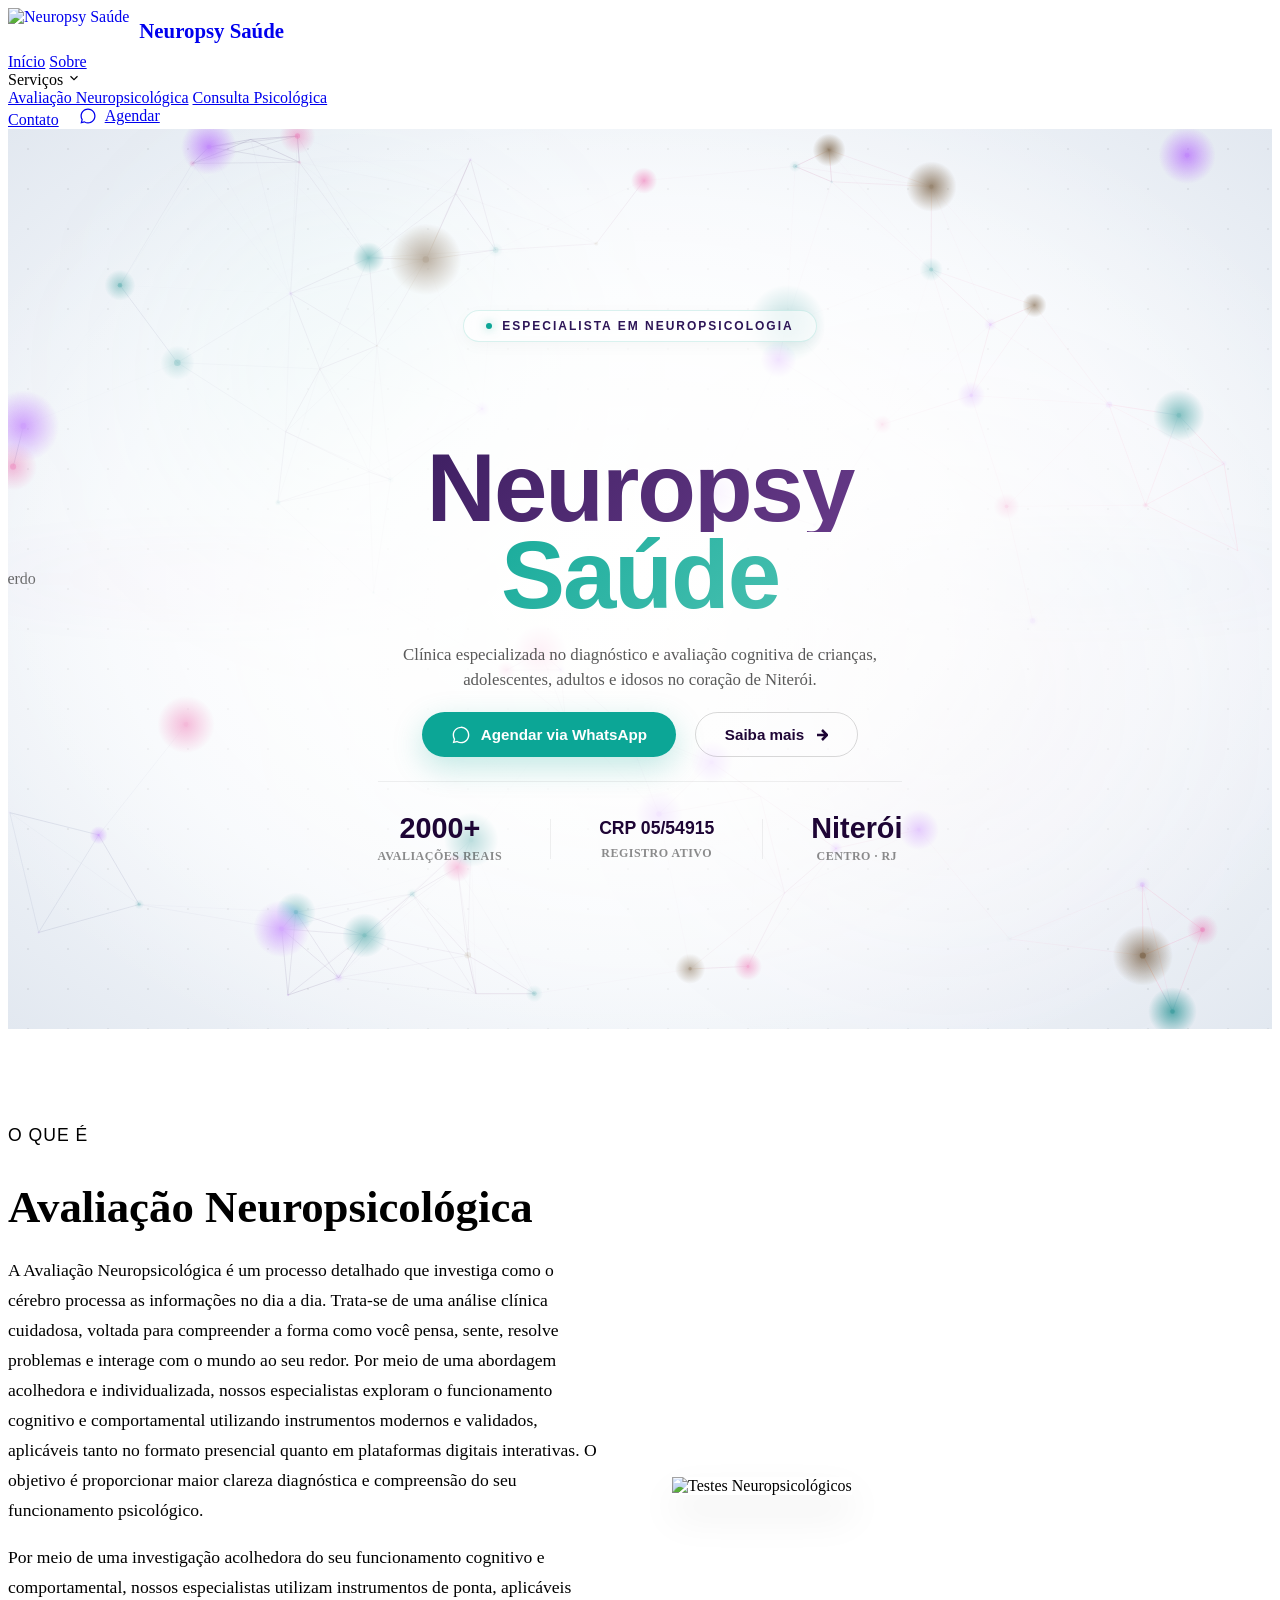
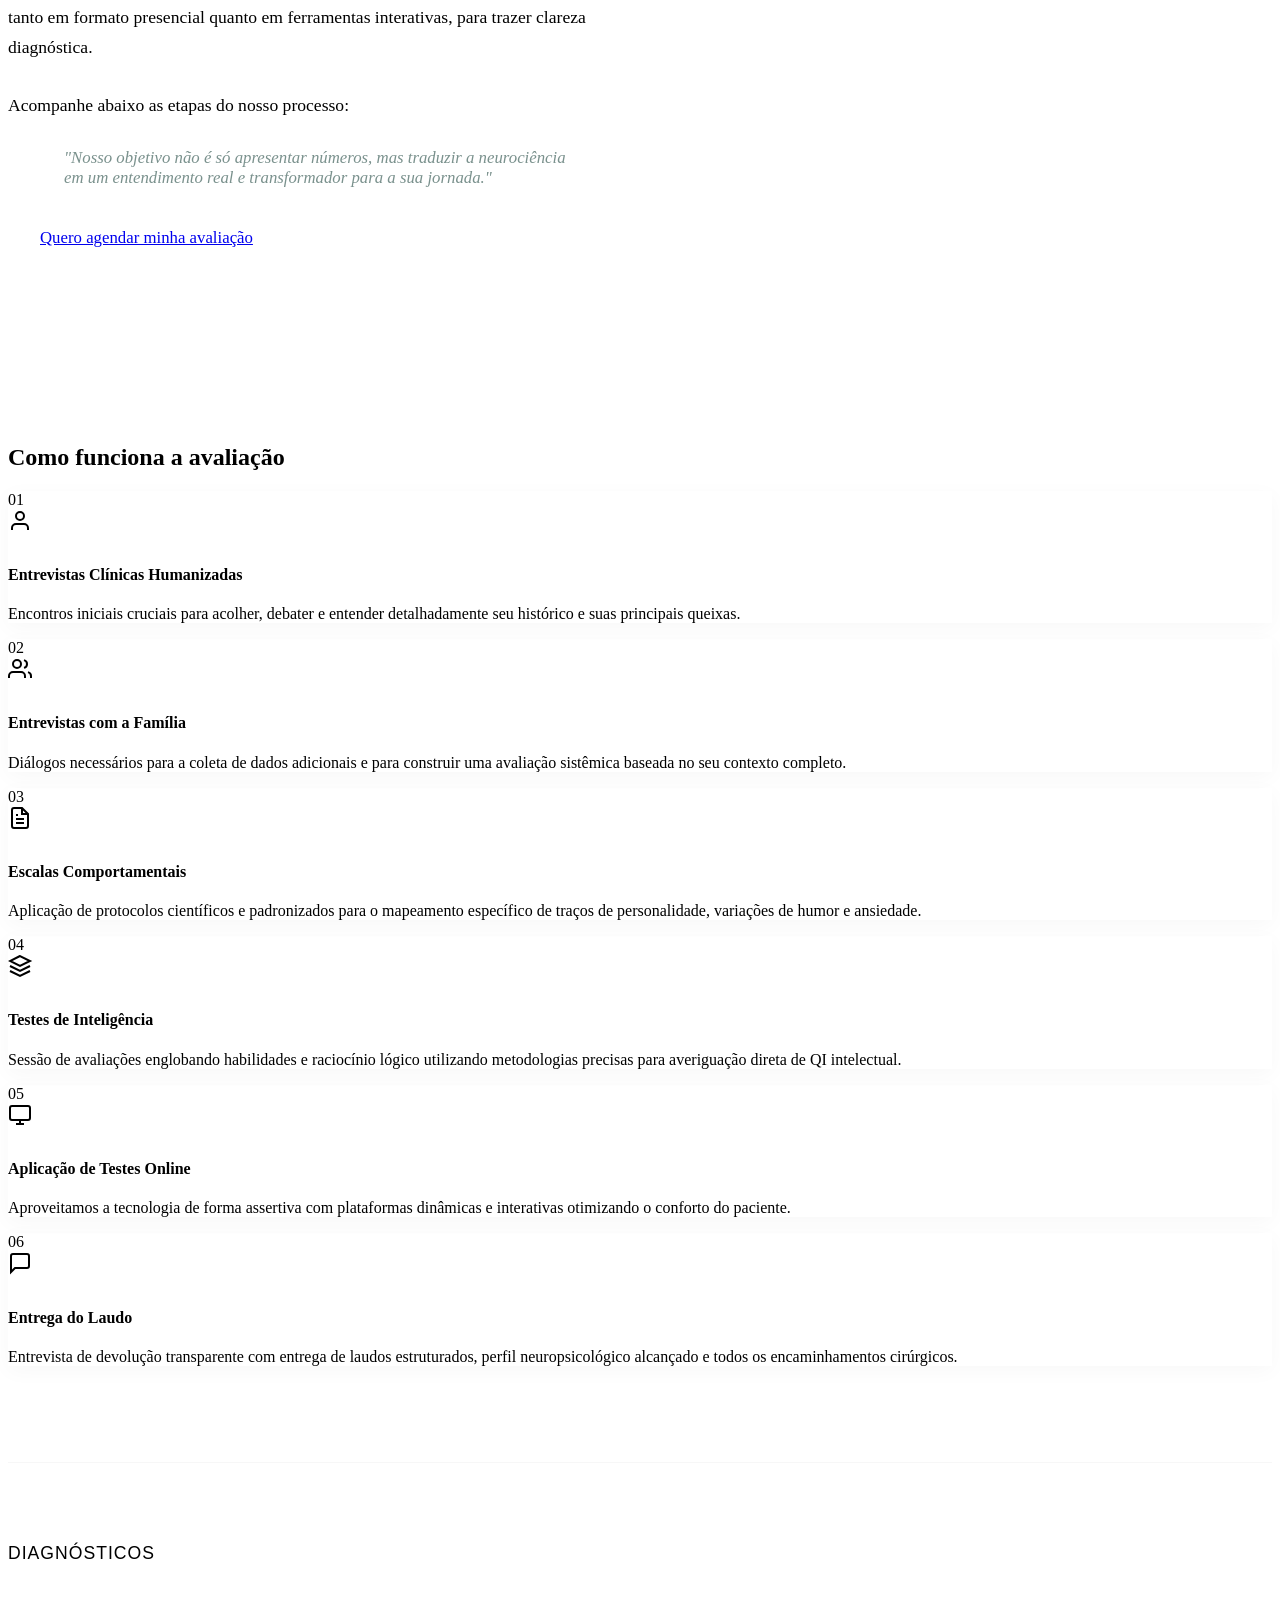
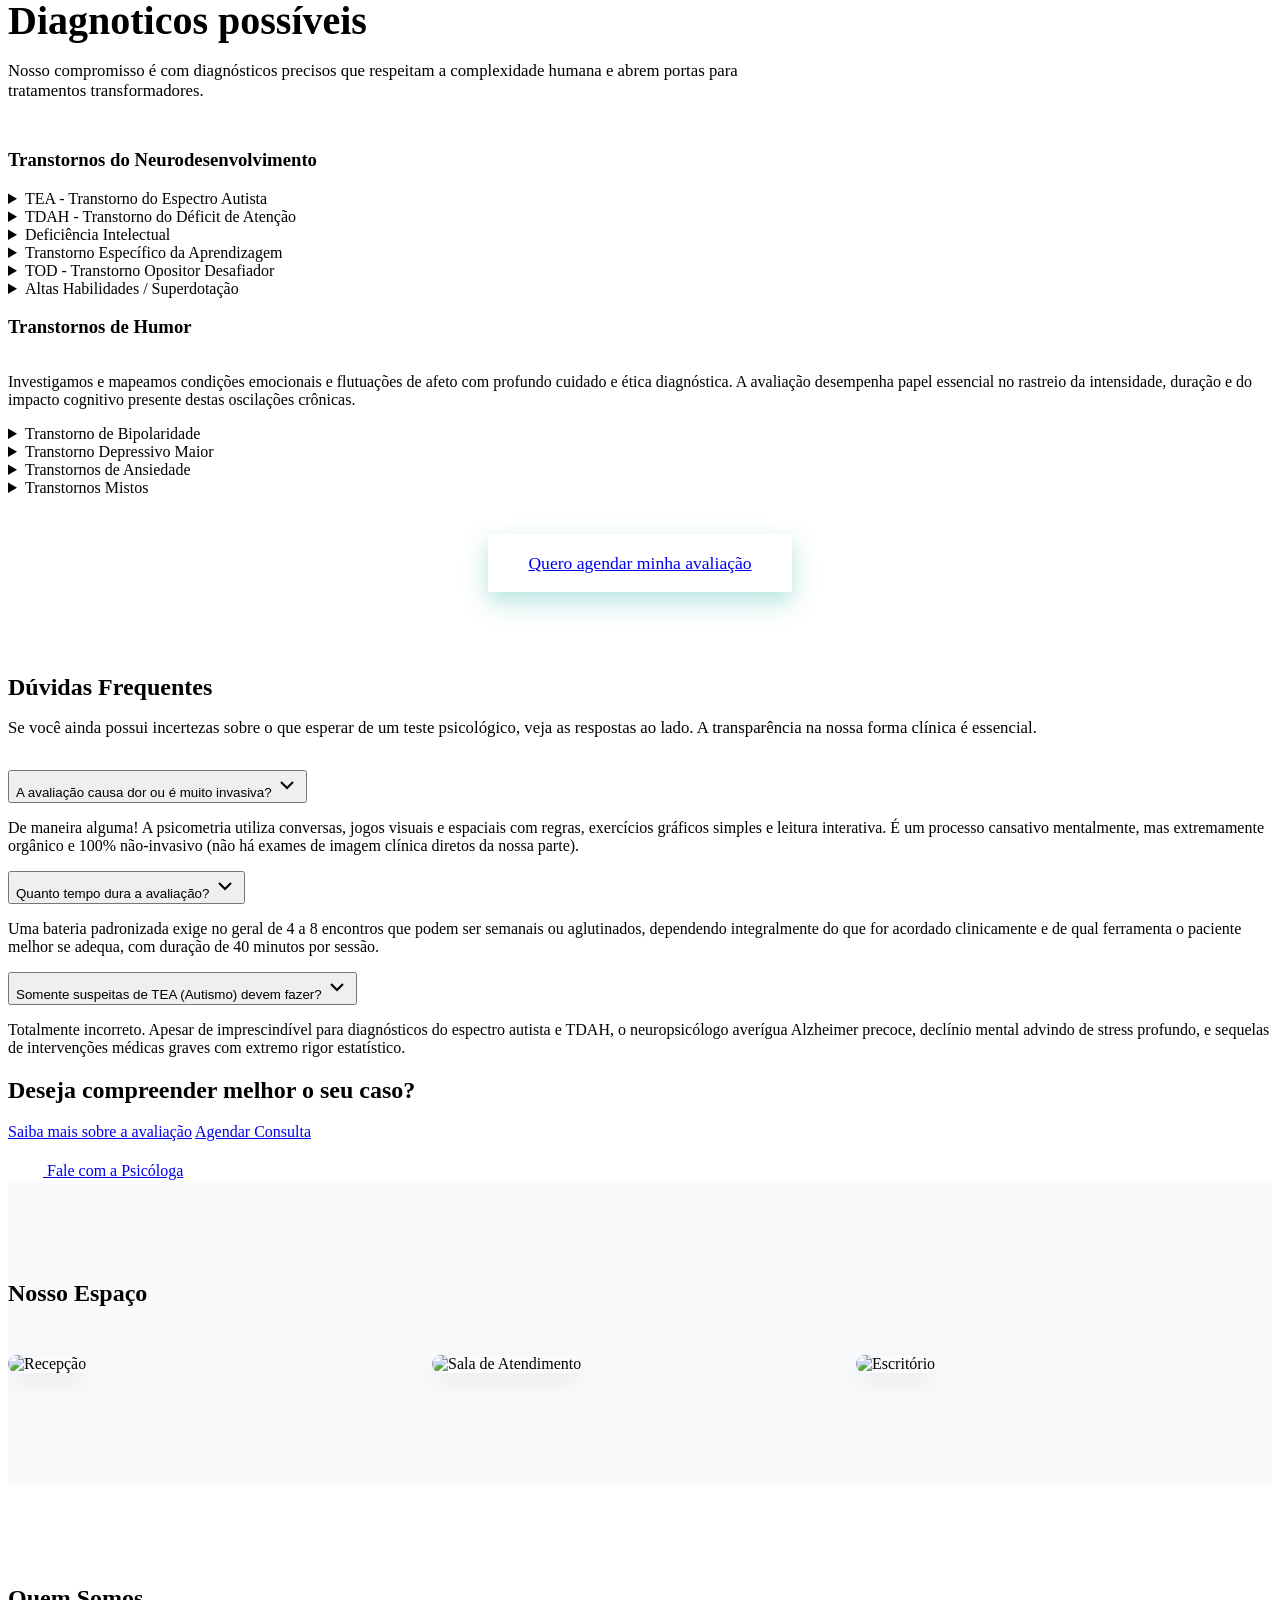
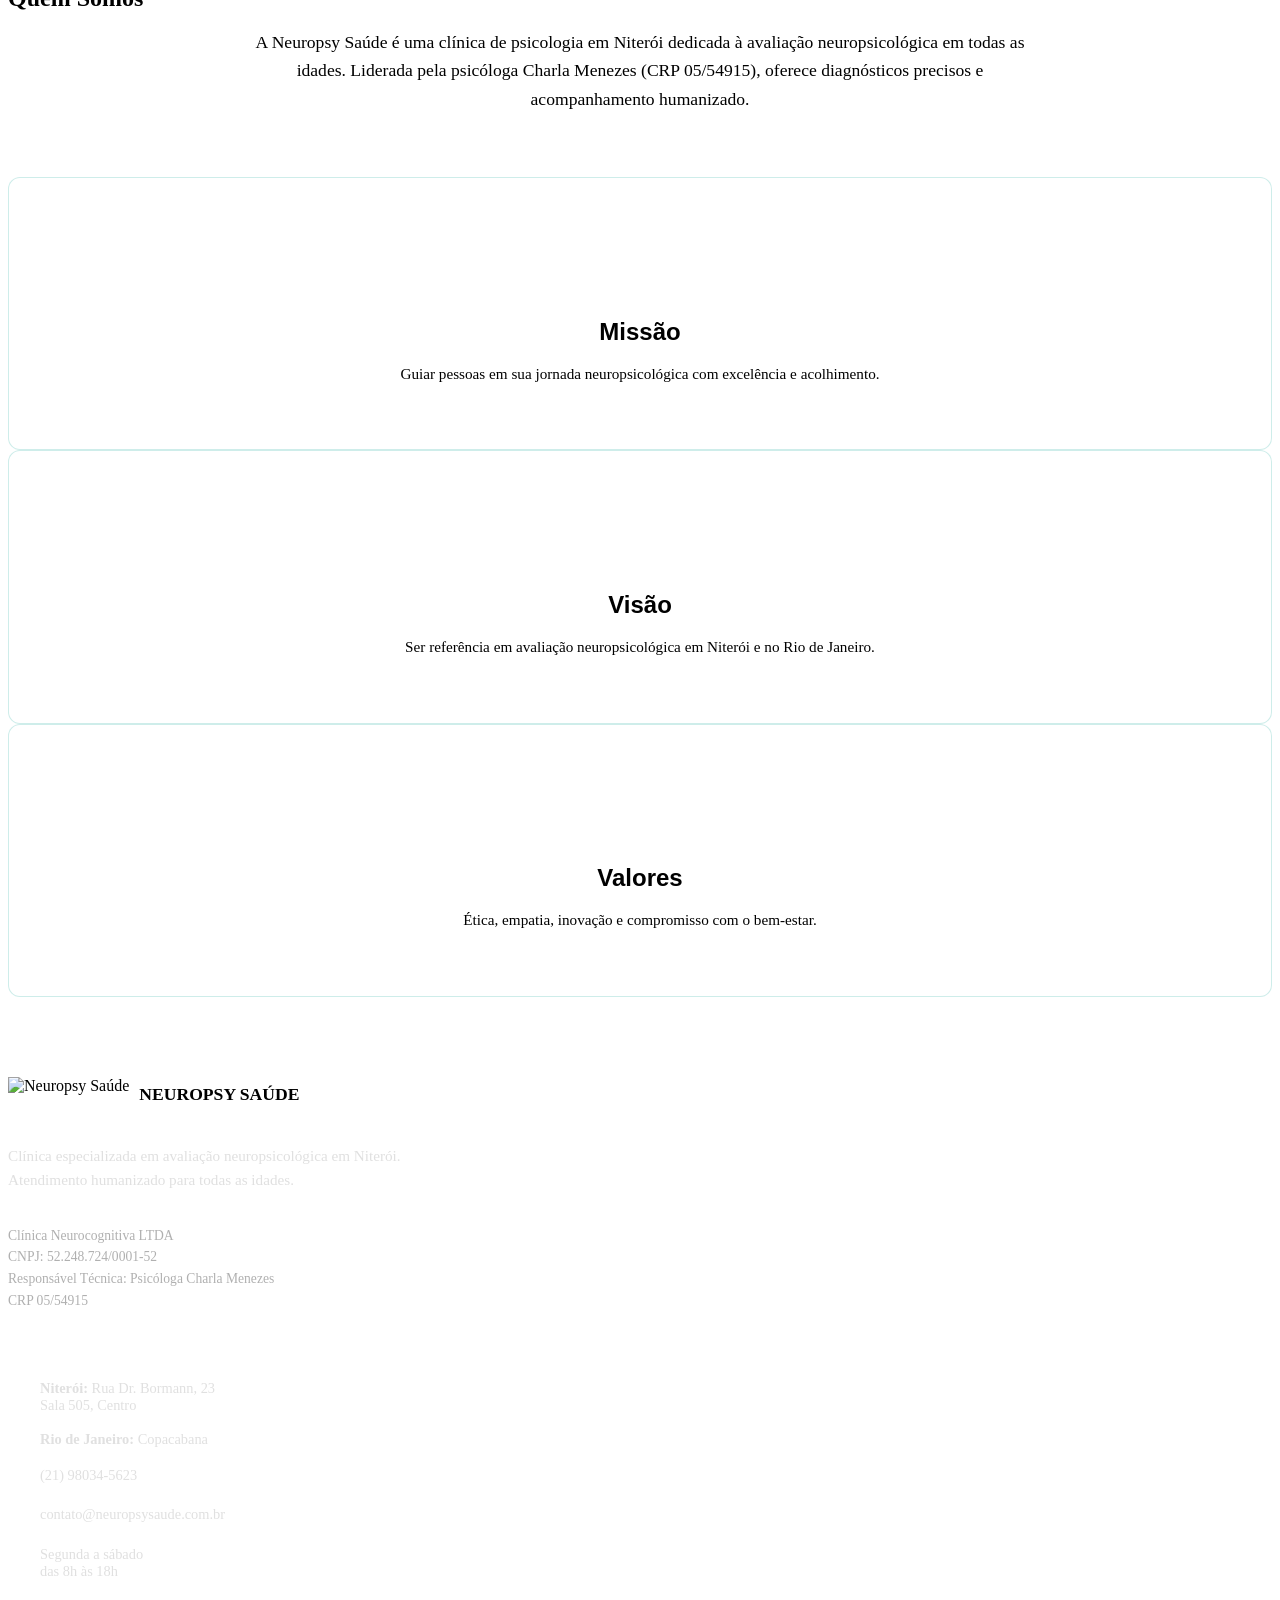
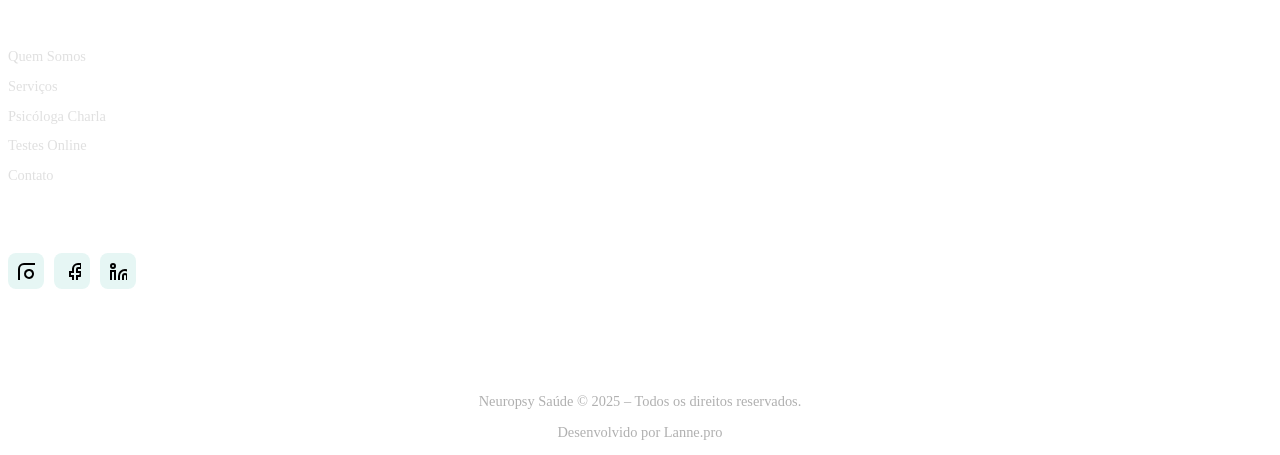
==== Nova pasta/index.html @ 6ccab030 "atualização do site" ====
<!DOCTYPE html>
<html lang="pt-BR">

<head>
    <meta charset="UTF-8">
    <meta name="viewport" content="width=device-width, initial-scale=1.0">
    <title>Neuropsicóloga Especializada | Avaliação Neuropsicológica</title>
    <link rel="icon" type="image/png"
        href="https://scontent.xx.fbcdn.net/v/t1.15752-9/656058857_2411639205937633_6964659769190626380_n.png?stp=dst-png_s960x960&_nc_cat=111&ccb=1-7&_nc_sid=9f807c&_nc_ohc=nf0dukbsJS0Q7kNvwFUJ9l6&_nc_oc=AdqXOvCdbKMGTRn9Yo-UIWf5e4A2waIP5VsG98GhHodCr6CPS1_GkOr_Duf0MkAyrRDkuvZlLpwMVhUjmQ7Q8qMq&_nc_ad=z-m&_nc_cid=0&_nc_zt=23&_nc_ht=scontent.xx&_nc_ss=7a32e&oh=03_Q7cD4wH8gMELA1QSxSWNDrnAa7pBHihCGKFHz6bdeVzqSTi9Tw&oe=69E7E17B" />
    <meta name="google-site-verification" content="wskdXQHWA5rcVQ7OXGYjw40_NRdToY3A0wnGq8U7byQ" />
    <meta name="description"
        content="Serviço especializado de Avaliação Neuropsicológica. Identificação de alterações cognitivas e planejamento de tratamentos com uma neuropsicóloga experiente.">
    <link rel="stylesheet" href="assets/css/style.css">
</head>

<body>

    <!-- Navegação -->
    <header>
        <div class="container nav-container">
            <a href="index.html" class="logo"
                style="display: flex; align-items: center; gap: 10px; text-decoration: none;">
                <img src="https://www.neuropsysaude.com.br/assets/neuropsy-saude-logo.svg" alt="Neuropsy Saúde"
                    style="height: 45px; display: block;">
                <span
                    style="font-family: var(--font-heading); font-weight: 700; font-size: 1.3rem; color: var(--primary-color);">Neuropsy
                    Saúde</span>
            </a>
            <div class="menu-toggle">
                <span></span>
                <span></span>
                <span></span>
            </div>
            <nav class="nav-links">
                <a href="index.html" class="link active">Início</a>
                <a href="sobre.html" class="link">Sobre</a>
                <div class="nav-item-dropdown">
                    <span class="link" style="cursor: pointer;">Serviços <svg width="14" height="14" viewBox="0 0 24 24"
                            fill="none" stroke="currentColor" stroke-width="2">
                            <polyline points="6 9 12 15 18 9"></polyline>
                        </svg></span>
                    <div class="dropdown-menu">
                        <a href="avaliacao.html" class="dropdown-item">Avaliação Neuropsicológica</a>
                        <a href="consulta.html" class="dropdown-item">Consulta Psicológica</a>
                    </div>
                </div>
                <a href="contato.html" class="link">Contato</a>
                <a href="https://wa.me/5521980345623" target="_blank" class="btn btn-primary"
                    style="margin-left: 1rem; display:inline-flex; align-items:center; gap:8px;"><svg width="18"
                        height="18" fill="currentColor" viewBox="0 0 24 24">
                        <path
                            d="M12.01 2.01C6.48 2.01 2 6.49 2 12.02c0 1.76.46 3.44 1.34 4.93L2 22l5.22-1.31c1.45.8 3.09 1.25 4.79 1.25 5.53 0 10.01-4.48 10.01-10.01s-4.48-10-10-10.01h-.01zm0 18.3c-1.5 0-2.96-.38-4.26-1.12l-.31-.18-3.17.8.84-3.09-.2-.31A8.2 8.2 0 0 1 3.68 12c0-4.6 3.74-8.34 8.33-8.34 4.59 0 8.33 3.74 8.33 8.34 0 4.6-3.74 8.34-8.33 8.34z" />
                    </svg> Agendar</a>
            </nav>
        </div>
    </header>

    <!-- Hero Section - Dois Cérebros Interativos (TEMA CLARO) -->
    <section id="hero-cinema" style="
        position: relative;
        min-height: 100vh;
        display: flex;
        align-items: center;
        justify-content: center;
        overflow: hidden;
        background: radial-gradient(ellipse at 50% 50%, #ffffff 0%, #f4f7fb 60%, #e2e8f0 100%);
    ">
        <!-- Bokeh Background Spots -->
        <div
            style="position:absolute; top:10%; left:15%; width:300px; height:300px; background:rgba(12,166,150,0.08); filter:blur(100px); border-radius:50%; pointer-events:none; z-index:1;">
        </div>
        <div
            style="position:absolute; bottom:15%; right:10%; width:400px; height:400px; background:rgba(98,47,119,0.06); filter:blur(120px); border-radius:50%; pointer-events:none; z-index:1;">
        </div>
        <div
            style="position:absolute; top:40%; left:50%; transform:translateX(-50%); width:500px; height:300px; background:rgba(249,218,95,0.04); filter:blur(130px); border-radius:50%; pointer-events:none; z-index:1;">
        </div>
        <!-- Canvas para efeito de neurônios (Filtro para Darken Theme) -->
        <canvas id="neuronCanvas"
            style="position:absolute;inset:0;z-index:2;pointer-events:none;width:100%;height:100%; filter: invert(1) hue-rotate(180deg); opacity: 0.7;"></canvas>

        <!-- Fundo: grade sutil de pontos escuros -->
        <div style="position:absolute;inset:0;z-index:1;
            background-image: radial-gradient(rgba(0,0,0,0.06) 1px, transparent 1px);
            background-size: 40px 40px;
            pointer-events:none;"></div>

        <!-- CÉREBRO ESQUERDO -->
        <div id="brainLeft" class="brain-side" style="
            position: absolute;
            left: -12%;
            top: 50%;
            transform: translateY(-50%);
            width: 55%;
            max-width: 750px;
            opacity: 0.85;
            z-index: 3;
            pointer-events: none;
            transition: all 0.8s cubic-bezier(0.23, 1, 0.32, 1);
        ">
            <div class="brain-glow" style="
                position:absolute; inset:-5%;
                background: radial-gradient(ellipse at center, rgba(255,80,150,0.25) 0%, rgba(138,60,200,0.1) 45%, transparent 70%);
                filter: blur(35px); z-index:0;
                animation: brainPulse 4s ease-in-out infinite;
            "></div>
            <img src="assets/img/brain-hq.png" alt="Cérebro Neural Esquerdo" class="brain-img" style="
                    width: 100%; display: block; position: relative; z-index:1;
                    mask-image: radial-gradient(ellipse 75% 65% at left center, black 20%, rgba(0,0,0,0.8) 50%, transparent 90%);
                    -webkit-mask-image: radial-gradient(ellipse 75% 65% at left center, black 20%, rgba(0,0,0,0.8) 50%, transparent 90%);
                    filter: drop-shadow(0 0 40px rgba(255,50,130,0.3)) brightness(1.2) saturate(1.6) hue-rotate(-5deg);
                    transition: all 0.6s ease;
                    transform-origin: right center;
                ">
        </div>

        <!-- CÉREBRO DIREITO -->
        <div id="brainRight" class="brain-side" style="
            position: absolute;
            right: -12%;
            top: 50%;
            transform: translateY(-50%);
            width: 55%;
            max-width: 750px;
            opacity: 0.85;
            z-index: 3;
            pointer-events: none;
            transition: all 0.8s cubic-bezier(0.23, 1, 0.32, 1);
        ">
            <div class="brain-glow" style="
                position:absolute; inset:-5%;
                background: radial-gradient(ellipse at center, rgba(12,220,220,0.25) 0%, rgba(60,100,200,0.1) 45%, transparent 70%);
                filter: blur(35px); z-index:0;
                animation: brainPulse 4s ease-in-out infinite 2s;
            "></div>
            <img src="assets/img/brain-hq.png" alt="Cérebro Neural Direito" class="brain-img" style="
                    width: 100%; display: block; position: relative; z-index:1;
                    mask-image: radial-gradient(ellipse 75% 65% at right center, black 20%, rgba(0,0,0,0.8) 50%, transparent 90%);
                    -webkit-mask-image: radial-gradient(ellipse 75% 65% at right center, black 20%, rgba(0,0,0,0.8) 50%, transparent 90%);
                    filter: drop-shadow(0 0 40px rgba(0,220,240,0.3)) brightness(1.2) saturate(1.6) hue-rotate(5deg);
                    transition: all 0.6s ease;
                    transform-origin: left center;
                ">
        </div>

        <!-- Overlay central para legibilidade do texto -->
        <div style="
            position:absolute; inset:0; z-index:4; pointer-events:none;
            background: radial-gradient(ellipse at 50% 50%,
                rgba(255,255,255,0.95) 0%,
                rgba(255,255,255,0.8) 35%,
                rgba(255,255,255,0.3) 65%,
                transparent 85%
            );
        "></div>

        <!-- CONTEÚDO CENTRAL -->
        <div class="container"
            style="position:relative; z-index:10; text-align:center; padding-top:2rem; padding-bottom:1rem; max-width:700px;">

            <!-- Pill -->
            <div class="reveal" style="
                display:inline-flex; align-items:center; gap:10px;
                background:rgba(255,255,255,0.6); border:1px solid rgba(12,166,150,0.15);
                backdrop-filter:blur(10px); padding:8px 22px; border-radius:50px; margin-bottom:1.5rem;
                box-shadow: 0 4px 15px rgba(0,0,0,0.03);
            ">
                <div
                    style="width:6px;height:6px;border-radius:50%;background:#0ca696;box-shadow:0 0 10px rgba(12,166,150,0.5);animation:blinkCin 2.5s infinite;">
                </div>
                <span
                    style="color:#2d1557;font-size:0.75rem;font-weight:700;letter-spacing:2px;text-transform:uppercase;font-family:'Outfit',sans-serif;">Especialista
                    em Neuropsicologia</span>
            </div>

            <!-- H1 -->
            <h1 class="reveal" style="
                font-family:'Outfit',sans-serif;
                font-size:clamp(3.5rem,8vw,6rem);
                font-weight:900;
                line-height:0.9;
                margin-bottom:1.5rem;
                letter-spacing:-2px;
            ">
                <span style="
                    display:block;
                    background:linear-gradient(135deg,#3B1D5F 0%,#6A3C8B 100%);
                    -webkit-background-clip:text; -webkit-text-fill-color:transparent; background-clip:text;
                ">Neuropsy</span>
                <span style="
                    display:block;
                    background:linear-gradient(135deg,#0CA696 0%,#55C5B5 100%);
                    -webkit-background-clip:text; -webkit-text-fill-color:transparent; background-clip:text;
                ">Saúde</span>
            </h1>

            <!-- Descrição -->
            <p class="reveal" style="
                color:rgba(0,0,0,0.65);font-size:1.05rem;line-height:1.5;
                margin:0 auto 1.2rem auto;font-weight:400;max-width:480px;
            ">
                Clínica especializada no diagnóstico e avaliação cognitiva de crianças, adolescentes, adultos e idosos
                no coração de Niterói.
            </p>

            <!-- CTAs -->
            <div class="reveal"
                style="display:flex;justify-content:center;gap:1.2rem;flex-wrap:wrap;margin-bottom:1.5rem;">
                <a href="https://wa.me/5521980345623" target="_blank" style="
                    display:inline-flex;align-items:center;gap:10px;
                    background:#0ca696;color:#fff;
                    padding:0.8rem 1.8rem;border-radius:50px;
                    font-weight:700;font-family:'Outfit',sans-serif;font-size:0.95rem;
                    box-shadow:0 10px 30px rgba(12,166,150,0.25);
                    transition:all 0.3s ease;text-decoration:none;
                " onmouseover="this.style.transform='translateY(-4px)';this.style.boxShadow='0 15px 40px rgba(12,166,150,0.35)'"
                    onmouseout="this.style.transform='translateY(0)';this.style.boxShadow='0 10px 30px rgba(12,166,150,0.25)'">
                    <svg width="20" height="20" fill="currentColor" viewBox="0 0 24 24">
                        <path
                            d="M12.01 2.01C6.48 2.01 2 6.49 2 12.02c0 1.76.46 3.44 1.34 4.93L2 22l5.22-1.31c1.45.8 3.09 1.25 4.79 1.25 5.53 0 10.01-4.48 10.01-10.01s-4.48-10-10-10.01h-.01zm0 18.3c-1.5 0-2.96-.38-4.26-1.12l-.31-.18-3.17.8.84-3.09-.2-.31A8.2 8.2 0 0 1 3.68 12c0-4.6 3.74-8.34 8.33-8.34 4.59 0 8.33 3.74 8.33 8.34 0 4.6-3.74 8.34-8.33 8.34z" />
                    </svg>
                    Agendar via WhatsApp
                </a>
                <a href="#ofereca" style="
                    display:inline-flex;align-items:center;gap:8px;
                    background:transparent;color:#1e0535;
                    border:1px solid rgba(0,0,0,0.15);
                    padding:0.8rem 1.8rem;border-radius:50px;
                    font-weight:600;font-family:'Outfit',sans-serif;font-size:0.95rem;
                    transition:all 0.3s ease;text-decoration:none;
                " onmouseover="this.style.background='rgba(0,0,0,0.03)';this.style.transform='translateY(-2px)'"
                    onmouseout="this.style.background='transparent';this.style.transform='translateY(0)'">
                    Saiba mais
                    <svg width="16" height="16" fill="none" stroke="currentColor" stroke-width="2.5">
                        <path d="M5 8h10M10 3l5 5-5 5" />
                    </svg>
                </a>
            </div>

            <!-- Estatísticas -->
            <div class="reveal"
                style="display:flex;gap:3rem;border-top:1px solid rgba(0,0,0,0.06);padding-top:2rem;flex-wrap:nowrap;justify-content:center;margin-top:1rem;">
                <div style="text-align:center;">
                    <div
                        style="font-family:'Outfit',sans-serif;font-size:1.8rem;font-weight:800;color:#1e0535;line-height:1;">
                        2000+</div>
                    <div
                        style="color:rgba(0,0,0,0.45);font-size:0.75rem;margin-top:6px;letter-spacing:0.5px;font-weight:600;text-transform:uppercase;">
                        Avaliações reais</div>
                </div>
                <div style="width:1px; background:rgba(0,0,0,0.06); height:40px; align-self:center;"></div>
                <div style="text-align:center;">
                    <div
                        style="font-family:'Outfit',sans-serif;font-size:1.1rem;font-weight:800;color:#1e0535;line-height:1.2;margin-top:4px;">
                        CRP 05/54915</div>
                    <div
                        style="color:rgba(0,0,0,0.45);font-size:0.75rem;margin-top:6px;letter-spacing:0.5px;font-weight:600;text-transform:uppercase;">
                        Registro ativo</div>
                </div>
                <div style="width:1px; background:rgba(0,0,0,0.06); height:40px; align-self:center;"></div>
                <div style="text-align:center;">
                    <div
                        style="font-family:'Outfit',sans-serif;font-size:1.8rem;font-weight:800;color:#1e0535;line-height:1;">
                        Niterói</div>
                    <div
                        style="color:rgba(0,0,0,0.45);font-size:0.75rem;margin-top:6px;letter-spacing:0.5px;font-weight:600;text-transform:uppercase;">
                        Centro · RJ</div>
                </div>
            </div>
        </div>

        <style>
            @keyframes brainPulse {

                0%,
                100% {
                    opacity: 0.6;
                    transform: scale(1);
                }

                50% {
                    opacity: 1;
                    transform: scale(1.02);
                }
            }

            @keyframes blinkCin {

                0%,
                100% {
                    opacity: 1;
                    box-shadow: 0 0 8px rgba(12, 166, 150, 0.5);
                }

                50% {
                    opacity: 0.3;
                    box-shadow: 0 0 2px rgba(12, 166, 150, 0.1);
                }
            }

            /* Hover: cérebros com filtro dinâmico */
            #hero-cinema:hover #brainLeft .brain-img {
                filter: drop-shadow(0 0 35px rgba(255, 100, 180, 0.4)) brightness(1.1) saturate(1.7) hue-rotate(-15deg);
                transform: scale(1.04) translateX(8px);
            }

            #hero-cinema:hover #brainRight .brain-img {
                filter: drop-shadow(0 0 35px rgba(0, 220, 220, 0.4)) brightness(1.1) saturate(1.7) hue-rotate(15deg);
                transform: scale(1.04) translateX(-8px);
            }

            #hero-cinema:hover .brain-glow {
                opacity: 1;
                animation-play-state: running;
            }

            @media(max-width:900px) {
                #brainLeft {
                    left: -20%;
                    width: 55%;
                    opacity: 0.35;
                }

                #brainRight {
                    right: -20%;
                    width: 55%;
                    opacity: 0.35;
                }
            }

            @media(max-width:600px) {

                #brainLeft,
                #brainRight {
                    display: none;
                }

                #hero-cinema h1 {
                    font-size: clamp(2.5rem, 12vw, 3.5rem) !important;
                    line-height: 1.1 !important;
                }

                #hero-cinema .container {
                    padding: 4rem 1.5rem !important;
                    display: flex;
                    flex-direction: column;
                    justify-content: center;
                    min-height: 100vh;
                }

                /* Estatísticas vertical no mobile para não amontoar */
                #hero-cinema .container>div:last-child {
                    flex-direction: column !important;
                    gap: 1.5rem !important;
                    align-items: center;
                }

                #hero-cinema .container>div:last-child div {
                    text-align: center !important;
                }

                #hero-cinema .container>div:last-child div[style*="background"] {
                    display: none !important;
                }
            }
        </style>

        <script>
            (function () {
                // ── Canvas de neurônios ───────────────────────────────────────────
                var canvas = document.getElementById('neuronCanvas');
                var ctx = canvas.getContext('2d');
                var W, H, particles = [], lines = [], mouse = { x: -9999, y: -9999, active: false };
                var PARTICLE_COUNT = 80;
                var MAX_DIST = 180;
                var colors = ['rgba(255,100,180,', 'rgba(180,100,255,', 'rgba(0,220,220,', 'rgba(255,220,80,'];

                function resize() {
                    W = canvas.width = canvas.offsetWidth;
                    H = canvas.height = canvas.offsetHeight;
                }

                function Particle() {
                    this.x = Math.random() * W;
                    this.y = Math.random() * H;
                    this.vx = (Math.random() - 0.5) * 0.4;
                    this.vy = (Math.random() - 0.5) * 0.4;
                    this.r = Math.random() * 2.5 + 1;
                    this.color = colors[Math.floor(Math.random() * colors.length)];
                    this.pulse = Math.random() * Math.PI * 2;
                    this.pulseSpeed = Math.random() * 0.03 + 0.01;
                    this.fired = false;
                    this.fireTimer = 0;
                }

                Particle.prototype.update = function () {
                    this.x += this.vx;
                    this.y += this.vy;
                    this.pulse += this.pulseSpeed;
                    if (this.x < 0 || this.x > W) this.vx *= -1;
                    if (this.y < 0 || this.y > H) this.vy *= -1;
                    // Reagir ao mouse
                    if (mouse.active) {
                        var dx = this.x - mouse.x, dy = this.y - mouse.y;
                        var d = Math.sqrt(dx * dx + dy * dy);
                        if (d < 120) {
                            var force = 0.6 * (1 - d / 120);
                            this.vx += dx / d * force;
                            this.vy += dy / d * force;
                            var spd = Math.sqrt(this.vx * this.vx + this.vy * this.vy);
                            if (spd > 3) { this.vx = this.vx / spd * 3; this.vy = this.vy / spd * 3; }
                        }
                    }
                };

                Particle.prototype.draw = function () {
                    var alpha = 0.5 + 0.5 * Math.sin(this.pulse);
                    var glow = this.r * (2 + 2 * Math.sin(this.pulse));
                    // Brilho externo
                    var grad = ctx.createRadialGradient(this.x, this.y, 0, this.x, this.y, glow * 3);
                    grad.addColorStop(0, this.color + '' + alpha + ')');
                    grad.addColorStop(1, this.color + '0)');
                    ctx.beginPath();
                    ctx.arc(this.x, this.y, glow * 3, 0, Math.PI * 2);
                    ctx.fillStyle = grad;
                    ctx.fill();
                    // Núcleo
                    ctx.beginPath();
                    ctx.arc(this.x, this.y, this.r, 0, Math.PI * 2);
                    ctx.fillStyle = this.color + '' + (alpha) + ')';
                    ctx.fill();
                };

                function initParticles() {
                    particles = [];
                    for (var i = 0; i < PARTICLE_COUNT; i++) particles.push(new Particle());
                }

                function drawConnections() {
                    for (var i = 0; i < particles.length; i++) {
                        for (var j = i + 1; j < particles.length; j++) {
                            var dx = particles[i].x - particles[j].x;
                            var dy = particles[i].y - particles[j].y;
                            var d = Math.sqrt(dx * dx + dy * dy);
                            var mDist = MAX_DIST, alpha = 0;
                            if (mouse.active) {
                                var mx = (particles[i].x + particles[j].x) / 2 - mouse.x;
                                var my = (particles[i].y + particles[j].y) / 2 - mouse.y;
                                var md = Math.sqrt(mx * mx + my * my);
                                if (md < 250) mDist = MAX_DIST + 100;
                            }
                            if (d < mDist) {
                                alpha = (1 - d / mDist) * 0.5;
                                if (mouse.active) {
                                    var mx2 = (particles[i].x + particles[j].x) / 2 - mouse.x;
                                    var my2 = (particles[i].y + particles[j].y) / 2 - mouse.y;
                                    var md2 = Math.sqrt(mx2 * mx2 + my2 * my2);
                                    if (md2 < 250) alpha *= (1.5 + 1 * (1 - md2 / 250));
                                }
                                var cx = (particles[i].x + particles[j].x) / 2 / W;
                                var r = Math.round(180 + cx * 75);
                                var g = Math.round(80 + (1 - cx) * 120);
                                var b = Math.round(255 - cx * 120);
                                ctx.beginPath();
                                ctx.strokeStyle = 'rgba(' + r + ',' + g + ',' + b + ',' + alpha + ')';
                                ctx.lineWidth = mouse.active ? 1.2 : 0.7;
                                ctx.moveTo(particles[i].x, particles[i].y);
                                ctx.lineTo(particles[j].x, particles[j].y);
                                ctx.stroke();
                            }
                        }
                    }
                }

                var signals = [];
                function fireSignal() {
                    if (!mouse.active) return;
                    var close = [], best = Infinity, src = null;
                    particles.forEach(function (p) {
                        var d = Math.hypot(p.x - mouse.x, p.y - mouse.y);
                        if (d < best) { best = d; src = p; }
                    });
                    if (!src) return;
                    var neighbors = particles.filter(function (p) {
                        return p !== src && Math.hypot(p.x - src.x, p.y - src.y) < MAX_DIST + 80;
                    });
                    if (neighbors.length === 0) return;
                    var target = neighbors[Math.floor(Math.random() * neighbors.length)];
                    signals.push({
                        x: src.x, y: src.y,
                        tx: target.x, ty: target.y,
                        progress: 0, speed: 0.035,
                        color: src.color
                    });
                }

                function updateSignals() {
                    signals = signals.filter(function (s) {
                        s.progress += s.speed;
                        s.x = s.x + (s.tx - s.x) * s.speed * 8;
                        s.y = s.y + (s.ty - s.y) * s.speed * 8;
                        var alpha = 1 - s.progress;
                        if (alpha <= 0) return false;
                        var grad = ctx.createRadialGradient(s.x, s.y, 0, s.x, s.y, 12);
                        grad.addColorStop(0, s.color + alpha + ')');
                        grad.addColorStop(1, s.color + '0)');
                        ctx.beginPath();
                        ctx.arc(s.x, s.y, 10, 0, Math.PI * 2);
                        ctx.fillStyle = grad;
                        ctx.fill();
                        return s.progress < 1;
                    });
                }

                var frameCount = 0;
                function animate() {
                    requestAnimationFrame(animate);
                    ctx.clearRect(0, 0, W, H);
                    drawConnections();
                    particles.forEach(function (p) { p.update(); p.draw(); });
                    updateSignals();
                    frameCount++;
                    if (mouse.active && frameCount % 8 === 0) fireSignal();
                }

                var section = document.getElementById('hero-cinema');
                if (section) {
                    section.addEventListener('mousemove', function (e) {
                        var r = section.getBoundingClientRect();
                        mouse.x = e.clientX - r.left;
                        mouse.y = e.clientY - r.top;
                        mouse.active = true;
                        var bl = document.getElementById('brainLeft');
                        var br = document.getElementById('brainRight');
                        var xN = (mouse.x / W - 0.5) * 2;
                        var yN = (mouse.y / H - 0.5) * 2;
                        if (bl) bl.style.transform = 'translateY(calc(-50% + ' + (yN * 10) + 'px)) translateX(' + (xN * 8) + 'px)';
                        if (br) br.style.transform = 'translateY(calc(-50% + ' + (yN * 10) + 'px)) translateX(' + (xN * -8) + 'px)';
                    });
                    section.addEventListener('mouseleave', function () {
                        mouse.active = false;
                        mouse.x = -9999; mouse.y = -9999;
                        var bl = document.getElementById('brainLeft');
                        var br = document.getElementById('brainRight');
                        if (bl) bl.style.transform = 'translateY(-50%)';
                        if (br) br.style.transform = 'translateY(-50%)';
                    });
                }

                window.addEventListener('resize', function () { resize(); initParticles(); });
                resize();
                initParticles();
                animate();
            })();
        </script>
    </section>

    <!-- O que é Avaliação Neuropsicológica (NOVA) -->
    <section class="reveal section-mobile-fix" style="padding: 6rem 0; background-color: var(--bg-color);">
        <div class="container mobile-stack-centered"
            style="display: grid; grid-template-columns: 1fr 1fr; gap: 4rem; align-items: center;">
            <div>
                <span
                    style="font-family: 'Outfit', sans-serif; color: var(--text-light); font-size: 1.1rem; text-transform: uppercase; letter-spacing: 1px;">O
                    que é</span>
                <h2 style="font-size: 2.8rem; color: var(--primary-color); margin-bottom: 1.5rem; line-height: 1.1;">
                    Avaliação Neuropsicológica</h2>

                <p style="color: var(--text-light); font-size: 1.1rem; line-height: 1.7; margin-bottom: 1rem;">
                    A Avaliação Neuropsicológica é um processo detalhado que investiga como o cérebro processa as
                    informações no dia a dia. Trata-se de uma análise clínica cuidadosa, voltada para compreender a
                    forma como você pensa, sente, resolve problemas e interage com o mundo ao seu redor.

                    Por meio de uma abordagem acolhedora e individualizada, nossos especialistas exploram o
                    funcionamento cognitivo e comportamental utilizando instrumentos modernos e validados, aplicáveis
                    tanto no formato presencial quanto em plataformas digitais interativas. O objetivo é proporcionar
                    maior clareza diagnóstica e compreensão do seu funcionamento psicológico.

                </p>
                <p style="color: var(--text-light); font-size: 1.1rem; line-height: 1.7; margin-bottom: 2rem;">
                    Por meio de uma investigação acolhedora do seu funcionamento cognitivo e comportamental, nossos
                    especialistas utilizam instrumentos de ponta, aplicáveis tanto em formato presencial quanto em
                    ferramentas interativas, para trazer clareza diagnóstica.
                </p>

                <p style="color: var(--primary-color); font-weight: 500; font-size: 1.1rem; margin-bottom: 2rem;">
                    Acompanhe abaixo as etapas do nosso processo:</p>

                <blockquote
                    style="font-style: italic; color: #7a918d; border-left: 4px solid var(--secondary-color); padding-left: 1rem; margin-bottom: 2.5rem; font-size: 1.05rem;">
                    "Nosso objetivo não é só apresentar números, mas traduzir a neurociência em um entendimento real e
                    transformador para a sua jornada."
                </blockquote>

                <a href="https://wa.me/5521980345623" target="_blank" class="btn btn-primary"
                    style="padding: 1rem 2rem; font-size: 1.05rem;">Quero agendar minha avaliação</a>
            </div>

            <!-- Imagem Gerada ao Lado -->
            <div style="position: relative;">
                <img src="assets/img/online-tests-new.png" alt="Testes Neuropsicológicos"
                    style="width: 100%; border-radius: var(--border-radius-lg); box-shadow: 0 20px 40px rgba(0,0,0,0.08);">
            </div>
        </div>
    </section>

    <!-- Passos Interativos (MOVIDO E EXPANDIDO) -->
    <section class="reveal"
        style="background-color: var(--bg-color); border-bottom: 1px solid rgba(0,0,0,0.03); padding: 5rem 0;">
        <div class="container">
            <h2 class="section-title">Como funciona a avaliação</h2>
            <div class="steps-grid" style="grid-template-columns: repeat(auto-fit, minmax(280px, 1fr));">

                <div class="step-card" style="box-shadow: 0 5px 20px rgba(0,0,0,0.03);">
                    <div class="step-num">01</div>
                    <div class="step-icon">
                        <svg width="32" height="32" fill="none" stroke="currentColor" stroke-width="2">
                            <path d="M20 21v-2a4 4 0 0 0-4-4H8a4 4 0 0 0-4 4v2"></path>
                            <circle cx="12" cy="7" r="4"></circle>
                        </svg>
                    </div>
                    <h4>Entrevistas Clínicas Humanizadas</h4>
                    <p>Encontros iniciais cruciais para acolher, debater e entender detalhadamente seu histórico e suas
                        principais queixas.</p>
                </div>

                <div class="step-card" style="box-shadow: 0 5px 20px rgba(0,0,0,0.03);">
                    <div class="step-num">02</div>
                    <div class="step-icon">
                        <svg width="32" height="32" fill="none" stroke="currentColor" stroke-width="2">
                            <path d="M17 21v-2a4 4 0 0 0-4-4H5a4 4 0 0 0-4 4v2"></path>
                            <circle cx="9" cy="7" r="4"></circle>
                            <path d="M23 21v-2a4 4 0 0 0-3-3.87"></path>
                            <path d="M16 3.13a4 4 0 0 1 0 7.75"></path>
                        </svg>
                    </div>
                    <h4>Entrevistas com a Família</h4>
                    <p>Diálogos necessários para a coleta de dados adicionais e para construir uma avaliação sistêmica
                        baseada no seu contexto completo.</p>
                </div>

                <div class="step-card" style="box-shadow: 0 5px 20px rgba(0,0,0,0.03);">
                    <div class="step-num">03</div>
                    <div class="step-icon">
                        <svg width="32" height="32" fill="none" stroke="currentColor" stroke-width="2">
                            <path d="M14 2H6a2 2 0 0 0-2 2v16a2 2 0 0 0 2 2h12a2 2 0 0 0 2-2V8z"></path>
                            <polyline points="14 2 14 8 20 8"></polyline>
                            <line x1="16" y1="13" x2="8" y2="13"></line>
                            <line x1="16" y1="17" x2="8" y2="17"></line>
                            <polyline points="10 9 9 9 8 9"></polyline>
                        </svg>
                    </div>
                    <h4>Escalas Comportamentais</h4>
                    <p>Aplicação de protocolos científicos e padronizados para o mapeamento específico de traços de
                        personalidade, variações de humor e ansiedade.</p>
                </div>

                <div class="step-card" style="box-shadow: 0 5px 20px rgba(0,0,0,0.03);">
                    <div class="step-num">04</div>
                    <div class="step-icon">
                        <svg width="32" height="32" fill="none" stroke="currentColor" stroke-width="2">
                            <polygon points="12 2 2 7 12 12 22 7 12 2"></polygon>
                            <polyline points="2 17 12 22 22 17"></polyline>
                            <polyline points="2 12 12 17 22 12"></polyline>
                        </svg>
                    </div>
                    <h4>Testes de Inteligência</h4>
                    <p>Sessão de avaliações englobando habilidades e raciocínio lógico utilizando metodologias precisas
                        para averiguação direta de QI intelectual.</p>
                </div>

                <div class="step-card" style="box-shadow: 0 5px 20px rgba(0,0,0,0.03);">
                    <div class="step-num">05</div>
                    <div class="step-icon">
                        <svg width="32" height="32" fill="none" stroke="currentColor" stroke-width="2">
                            <rect x="2" y="3" width="20" height="14" rx="2" ry="2"></rect>
                            <line x1="8" y1="21" x2="16" y2="21"></line>
                            <line x1="12" y1="17" x2="12" y2="21"></line>
                        </svg>
                    </div>
                    <h4>Aplicação de Testes Online</h4>
                    <p>Aproveitamos a tecnologia de forma assertiva com plataformas dinâmicas e interativas otimizando o
                        conforto do paciente.</p>
                </div>

                <div class="step-card" style="box-shadow: 0 5px 20px rgba(0,0,0,0.03);">
                    <div class="step-num">06</div>
                    <div class="step-icon">
                        <svg width="32" height="32" fill="none" stroke="currentColor" stroke-width="2">
                            <path d="M21 15a2 2 0 0 1-2 2H7l-4 4V5a2 2 0 0 1 2-2h14a2 2 0 0 1 2 2z"></path>
                        </svg>
                    </div>
                    <h4>Entrega do Laudo</h4>
                    <p>Entrevista de devolução transparente com entrega de laudos estruturados, perfil neuropsicológico
                        alcançado e todos os encaminhamentos cirúrgicos.</p>
                </div>

            </div>
        </div>
    </section>

    <style>
        @media (max-width: 900px) {
            .mobile-stack-centered {
                grid-template-columns: 1fr !important;
                text-align: center;
                gap: 2rem !important;
            }

            .section-mobile-fix {
                padding: 4rem 0 !important;
            }

            .mobile-stack-centered blockquote {
                border-left: none !important;
                border-top: 3px solid var(--secondary-color);
                padding: 1rem 0 !important;
                margin-top: 2rem;
            }

            .steps-grid {
                grid-template-columns: 1fr !important;
                padding: 0 1rem;
            }
        }
    </style>
    
    </style>





    <!-- Diagnósticos e Transtornos (NOVA SEÇÃO) -->
    <section class="reveal" style="padding: 5rem 0; background-color: var(--bg-color);">
        <div class="container">
            <div style="text-align: left; margin-bottom: 3rem;">
                <span
                    style="font-family: 'Outfit', sans-serif; color: var(--text-light); font-size: 1.1rem; text-transform: uppercase; letter-spacing: 1px;">Diagnósticos</span>
                <h2 style="font-size: 2.5rem; color: var(--primary-color); margin-bottom: 1rem;">Diagnoticos possíveis
                </h2>
                <p style="color: var(--text-light); font-size: 1.05rem; max-width: 800px;">
                    Nosso compromisso é com diagnósticos precisos que respeitam a complexidade humana e abrem portas
                    para tratamentos transformadores.
                </p>
            </div>

            <div class="diag-grid">
                <!-- Coluna Esquerda: Neurodesenvolvimento -->
                <div class="diag-card">
                    <h3>Transtornos do Neurodesenvolvimento</h3>

                    <details class="diag-item">
                        <summary>TEA - Transtorno do Espectro Autista</summary>
                        <div class="diag-answer">
                            Identificamos características do autismo, como diferenças na comunicação social, padrões
                            restritos de comportamento e particularidades no processamento sensorial. Oferecemos um
                            diagnóstico preciso que orienta intervenções personalizadas e acolhedoras.
                        </div>
                    </details>

                    <details class="diag-item">
                        <summary>TDAH - Transtorno do Déficit de Atenção</summary>
                        <div class="diag-answer">
                            Avaliamos dificuldades persistentes de desatenção, hiperatividade e impulsividade que
                            interferem no funcionamento diário ou no desenvolvimento, auxiliando na criação de
                            estratégias de manejo adequadas.
                        </div>
                    </details>

                    <details class="diag-item">
                        <summary>Deficiência Intelectual</summary>
                        <div class="diag-answer">
                            Mapeamos funções intelectuais e adaptativas que podem estar abaixo do esperado para a faixa
                            etária, fundamentais para garantir os apoios necessários em diferentes contextos.
                        </div>
                    </details>

                    <details class="diag-item">
                        <summary>Transtorno Específico da Aprendizagem</summary>
                        <div class="diag-answer">
                            Investigamos dificuldades severas e persistentes de aprendizagem em domínios como leitura,
                            escrita ou matemática, mesmo com instrução adequada.
                        </div>
                    </details>

                    <details class="diag-item">
                        <summary>TOD - Transtorno Opositor Desafiador</summary>
                        <div class="diag-answer">
                            Analisamos padrões de irritabilidade persistente, argumentação frequente e atitudes
                            desafiadoras, visando o bem-estar familiar e intervenções eficazes.
                        </div>
                    </details>

                    <details class="diag-item">
                        <summary>Altas Habilidades / Superdotação</summary>
                        <div class="diag-answer">
                            Identificamos desempenhos notavelmente acima da média em uma ou mais áreas, orientando o
                            enriquecimento curricular e o suporte emocional necessário.
                        </div>
                    </details>
                </div>

                <!-- Coluna Direita: Humor -->
                <div class="diag-card solid-bg" style="display: flex; flex-direction: column;">
                    <h3>Transtornos de Humor</h3>

                    <p class="diag-intro">
                        Investigamos e mapeamos condições emocionais e flutuações de afeto com profundo cuidado e ética
                        diagnóstica. A avaliação desempenha papel essencial no rastreio da intensidade, duração e do
                        impacto cognitivo presente destas oscilações crônicas.
                    </p>

                    <details class="diag-item">
                        <summary>Transtorno de Bipolaridade</summary>
                        <div class="diag-answer">
                            Mapeamos o histórico clínico e flutuações cognitivas severas entre episódios maníacos e
                            depressivos, essencial para fechar o diagnóstico diferencial com segurança.
                        </div>
                    </details>

                    <details class="diag-item">
                        <summary>Transtorno Depressivo Maior</summary>
                        <div class="diag-answer">
                            Avaliamos sintomas duradouros de tristeza profunda, perda de interesse, fadiga crônica e os
                            prejuízos cognitivos (atenção/memória) associados aos quadros de todas as intensidades.
                        </div>
                    </details>

                    <details class="diag-item">
                        <summary>Transtornos de Ansiedade</summary>
                        <div class="diag-answer">
                            Identificamos níveis patológicos de preocupação excessiva, fobias e o impacto direto que a
                            ansiedade e o hiper-processamento causam no foco e consolidação da atenção diária.
                        </div>
                    </details>

                    <details class="diag-item">
                        <summary>Transtornos Mistos</summary>
                        <div class="diag-answer">
                            Investigamos a presença e interação de múltiplos quadros em associação, como ansiedade e
                            depressão marcadas conjuntamente e com danos muito significativos.
                        </div>
                    </details>
                </div>
            </div>

            <div style="text-align: center; margin-top: 3.5rem;">
                <a href="https://wa.me/5521980345623" target="_blank" class="btn btn-primary"
                    style="padding: 1.2rem 2.5rem; font-size: 1.1rem; box-shadow: 0 10px 25px rgba(12, 166, 150, 0.3);">
                    Quero agendar minha avaliação
                </a>
            </div>
        </div>
    </section>

    <!-- FAQ Interativo Acordeão -->
    <section class="reveal">
        <div class="container faq-container">
            <div class="faq-intro">
                <h2 class="section-title" style="text-align: left; margin-bottom: 1rem;">Dúvidas Frequentes</h2>
                <p style="color: var(--text-light); font-size: 1.05rem; margin-bottom: 2rem; padding-right: 2rem;">Se
                    você ainda possui incertezas sobre o que esperar de um teste psicológico, veja as respostas ao lado.
                    A transparência na nossa forma clínica é essencial.</p>
            </div>

            <div class="faq-accordion">
                <div class="faq-item">
                    <button class="faq-question">
                        <span>A avaliação causa dor ou é muito invasiva?</span>
                        <svg width="24" height="24" fill="none" stroke="currentColor" stroke-width="2">
                            <polyline points="6 9 12 15 18 9"></polyline>
                        </svg>
                    </button>
                    <div class="faq-answer">
                        <p>De maneira alguma! A psicometria utiliza conversas, jogos visuais e espaciais com regras,
                            exercícios gráficos simples e leitura interativa. É um processo cansativo mentalmente, mas
                            extremamente orgânico e 100% não-invasivo (não há exames de imagem clínica diretos da nossa
                            parte).</p>
                    </div>
                </div>

                <div class="faq-item">
                    <button class="faq-question">
                        <span>Quanto tempo dura a avaliação?</span>
                        <svg width="24" height="24" fill="none" stroke="currentColor" stroke-width="2">
                            <polyline points="6 9 12 15 18 9"></polyline>
                        </svg>
                    </button>
                    <div class="faq-answer">
                        <p>Uma bateria padronizada exige no geral de 4 a 8 encontros que podem ser semanais ou
                            aglutinados, dependendo integralmente do que for acordado clinicamente e de qual ferramenta
                            o paciente melhor se adequa, com duração de 40 minutos por sessão.</p>
                    </div>
                </div>

                <div class="faq-item">
                    <button class="faq-question">
                        <span>Somente suspeitas de TEA (Autismo) devem fazer?</span>
                        <svg width="24" height="24" fill="none" stroke="currentColor" stroke-width="2">
                            <polyline points="6 9 12 15 18 9"></polyline>
                        </svg>
                    </button>
                    <div class="faq-answer">
                        <p>Totalmente incorreto. Apesar de imprescindível para diagnósticos do espectro autista e TDAH,
                            o neuropsicólogo averígua Alzheimer precoce, declínio mental advindo de stress profundo, e
                            sequelas de intervenções médicas graves com extremo rigor estatístico.</p>
                    </div>
                </div>
            </div>
        </div>
    </section>

    <!-- Chamada final / CTA -->
    <section class="reveal">
        <div class="container">
            <div class="cta-section glass-panel">
                <h2>Deseja compreender melhor o seu caso?</h2>
                <div class="btn-group">
                    <a href="avaliacao.html" class="btn btn-outline">Saiba mais sobre a avaliação</a>
                    <a href="https://wa.me/5521980345623" target="_blank" class="btn btn-primary">Agendar Consulta</a>
                </div>
            </div>
        </div>
    </section>

    <!-- Footer -->
    <!-- Repaginado Footer e Float WhatsApp -->
    <a href="https://wa.me/5521980345623" target="_blank" class="whatsapp-float">
        <svg width="35" height="35" fill="#fff" viewBox="0 0 24 24">
            <path
                d="M12.01 2.01C6.48 2.01 2 6.49 2 12.02c0 1.76.46 3.44 1.34 4.93L2 22l5.22-1.31c1.45.8 3.09 1.25 4.79 1.25 5.53 0 10.01-4.48 10.01-10.01s-4.48-10-10-10.01h-.01zm0 18.3c-1.5 0-2.96-.38-4.26-1.12l-.31-.18-3.17.8.84-3.09-.2-.31A8.2 8.2 0 0 1 3.68 12c0-4.6 3.74-8.34 8.33-8.34 4.59 0 8.33 3.74 8.33 8.34 0 4.6-3.74 8.34-8.33 8.34z" />
            <path
                d="M16.37 14.28c-.24-.12-1.44-.71-1.66-.79-.22-.08-.38-.12-.54.12-.16.24-.63.79-.77.95-.14.16-.28.18-.52.06-1.14-.54-2.18-1.22-2.94-2.16-.16-.21-.02-.32.1-.44.1-.1.24-.28.36-.42.12-.14.16-.24.24-.4.08-.16.04-.3-.02-.42-.06-.12-.54-1.3-.74-1.78-.2-.46-.4-.4-.54-.4h-.46c-.16 0-.42.06-.64.28-.22.22-.85.83-.85 2.02s.87 2.34.99 2.5c.12.16 1.7 2.62 4.13 3.66.58.25 1.03.4 1.38.51.58.18 1.11.16 1.53.1.48-.07 1.44-.59 1.64-1.16.2-.57.2-1.06.14-1.16-.06-.1-.22-.16-.46-.28z" />
        </svg>
        <span class="tooltip">Fale com a Psicóloga</span>
    </a>

    <!-- Seção Nosso Espaço -->
    <section class="reveal" style="padding: 5rem 0; background-color: #f8fafc;">
        <div class="container">
            <h2 class="section-title" style="margin-bottom: 2rem; color: var(--text-dark);">Nosso Espaço</h2>
            <div class="space-scroll-container"
                style="display: flex; gap: 1.5rem; overflow-x: auto; padding: 1rem 0 2rem 0; scrollbar-width: thin; scrollbar-color: var(--primary-color) transparent; -webkit-overflow-scrolling: touch;">
                <div class="space-item" style="flex: 0 0 400px; max-width: 85vw;">
                    <img src="assets/img/espaco-1.png" alt="Recepção"
                        style="width: 100%; height: 300px; object-fit: cover; border-radius: 12px; box-shadow: 0 10px 25px rgba(0,0,0,0.07); transition: transform 0.3s ease;">
                </div>
                <div class="space-item" style="flex: 0 0 400px; max-width: 85vw;">
                    <img src="assets/img/espaco-2.png" alt="Sala de Atendimento"
                        style="width: 100%; height: 300px; object-fit: cover; border-radius: 12px; box-shadow: 0 10px 25px rgba(0,0,0,0.07); transition: transform 0.3s ease;">
                </div>
                <div class="space-item" style="flex: 0 0 400px; max-width: 85vw;">
                    <img src="assets/img/espaco-3.png" alt="Escritório"
                        style="width: 100%; height: 300px; object-fit: cover; border-radius: 12px; box-shadow: 0 10px 25px rgba(0,0,0,0.07); transition: transform 0.3s ease;">
                </div>
            </div>
        </div>
    </section>

    <!-- Seção Quem Somos (Missão, Visão e Valores) -->
    <section class="reveal" style="padding: 5rem 0; background-color: var(--surface-color);">
        <div class="container">
            <h2 class="section-title" style="margin-bottom: 1rem; color: var(--text-dark);">Quem Somos</h2>
            <p
                style="text-align: center; color: var(--text-light); max-width: 800px; margin: 0 auto 4rem auto; font-size: 1.1rem; line-height: 1.6;">
                A Neuropsy Saúde é uma clínica de psicologia em Niterói dedicada à avaliação neuropsicológica em todas
                as idades. Liderada pela psicóloga Charla Menezes (CRP 05/54915), oferece diagnósticos precisos e
                acompanhamento humanizado.
            </p>

            <div class="steps-grid" style="margin-top: 3rem;">
                <!-- Card Missão -->
                <div class="service-card"
                    style="text-align: center; padding: 3rem 2rem; border-radius: 12px; background: #fff; border: 1px solid rgba(12, 166, 150, 0.2);">
                    <div
                        style="width: 60px; height: 60px; background: var(--primary-color); border-radius: 50%; display: flex; align-items: center; justify-content: center; margin: 0 auto 1.5rem auto; color: #fff;">
                        <svg width="30" height="30" viewBox="0 0 24 24" fill="none" stroke="currentColor"
                            stroke-width="2">
                            <circle cx="12" cy="12" r="10"></circle>
                            <circle cx="12" cy="12" r="6"></circle>
                            <circle cx="12" cy="12" r="2"></circle>
                        </svg>
                    </div>
                    <h4
                        style="font-size: 1.5rem; color: var(--primary-color); margin-bottom: 1rem; font-family: 'Outfit', sans-serif;">
                        Missão</h4>
                    <p style="color: var(--text-light); font-size: 0.95rem; line-height: 1.6;">Guiar pessoas em sua
                        jornada neuropsicológica com excelência e acolhimento.</p>
                </div>

                <!-- Card Visão -->
                <div class="service-card"
                    style="text-align: center; padding: 3rem 2rem; border-radius: 12px; background: #fff; border: 1px solid rgba(12, 166, 150, 0.2);">
                    <div
                        style="width: 60px; height: 60px; background: var(--primary-color); border-radius: 50%; display: flex; align-items: center; justify-content: center; margin: 0 auto 1.5rem auto; color: #fff;">
                        <svg width="30" height="30" viewBox="0 0 24 24" fill="none" stroke="currentColor"
                            stroke-width="2">
                            <path d="M1 12s4-8 11-8 11 8 11 8-4 8-11 8-11-8-11-8z"></path>
                            <circle cx="12" cy="12" r="3"></circle>
                        </svg>
                    </div>
                    <h4
                        style="font-size: 1.5rem; color: var(--primary-color); margin-bottom: 1rem; font-family: 'Outfit', sans-serif;">
                        Visão</h4>
                    <p style="color: var(--text-light); font-size: 0.95rem; line-height: 1.6;">Ser referência em
                        avaliação neuropsicológica em Niterói e no Rio de Janeiro.</p>
                </div>

                <!-- Card Valores -->
                <div class="service-card"
                    style="text-align: center; padding: 3rem 2rem; border-radius: 12px; background: #fff; border: 1px solid rgba(12, 166, 150, 0.2);">
                    <div
                        style="width: 60px; height: 60px; background: var(--primary-color); border-radius: 50%; display: flex; align-items: center; justify-content: center; margin: 0 auto 1.5rem auto; color: #fff;">
                        <svg width="30" height="30" viewBox="0 0 24 24" fill="none" stroke="currentColor"
                            stroke-width="2">
                            <path
                                d="M20.84 4.61a5.5 5.5 0 0 0-7.78 0L12 5.67l-1.06-1.06a5.5 5.5 0 0 0-7.78 7.78l1.06 1.06L12 21.23l7.78-7.78 1.06-1.06a5.5 5.5 0 0 0 0-7.78z">
                            </path>
                        </svg>
                    </div>
                    <h4
                        style="font-size: 1.5rem; color: var(--primary-color); margin-bottom: 1rem; font-family: 'Outfit', sans-serif;">
                        Valores</h4>
                    <p style="color: var(--text-light); font-size: 0.95rem; line-height: 1.6;">Ética, empatia, inovação
                        e compromisso com o bem-estar.</p>
                </div>
            </div>
        </div>
    </section>

    <footer>
        <div class="container">
            <div class="footer-grid">
                <!-- Coluna 1 -->
                <div>
                    <div style="display:flex; align-items:center; gap:10px; margin-bottom: 2rem;">
                        <img src="https://www.neuropsysaude.com.br/assets/neuropsy-saude-logo.svg" alt="Neuropsy Saúde"
                            style="height: 35px; display: block;">
                        <span style="font-weight:600; font-size:1.1rem; color:var(--primary-color);">NEUROPSY
                            SAÚDE</span>
                    </div>
                    <p style="color: #e0e0e0; font-size: 0.95rem; line-height: 1.6; margin-bottom: 2rem;">Clínica
                        especializada em avaliação neuropsicológica em Niterói.<br>Atendimento humanizado para todas as
                        idades.</p>
                    <p style="color: #b0b0b0; font-size: 0.85rem; line-height: 1.6;">
                        Clínica Neurocognitiva LTDA<br>
                        CNPJ: 52.248.724/0001-52<br>
                        Responsável Técnica: Psicóloga Charla Menezes<br>
                        CRP 05/54915
                    </p>
                </div>
                <!-- Coluna 2 -->
                <div>
                    <h4 style="color: #fff; margin-bottom: 1.5rem; font-size: 1.1rem; font-weight:600;">Contato</h4>
                    <ul style="list-style: none; padding: 0;">
                        <li style="display: flex; gap: 12px; margin-bottom: 1.2rem; color: #e0e0e0; font-size: 0.9rem;">
                            <svg width="20" height="20" viewBox="0 0 24 24" fill="none" stroke="var(--primary-color)"
                                stroke-width="2">
                                <path d="M21 10c0 7-9 13-9 13s-9-6-9-13a9 9 0 0 1 18 0z"></path>
                                <circle cx="12" cy="10" r="3"></circle>
                            </svg>
                            <span><strong>Niterói:</strong> Rua Dr. Bormann, 23<br>Sala 505, Centro<br><br><strong>Rio
                                    de Janeiro:</strong> Copacabana</span>
                        </li>
                        <li style="display: flex; gap: 12px; margin-bottom: 1.2rem; color: #e0e0e0; font-size: 0.9rem;">
                            <svg width="20" height="20" viewBox="0 0 24 24" fill="none" stroke="var(--primary-color)"
                                stroke-width="2">
                                <path
                                    d="M22 16.92v3a2 2 0 0 1-2.18 2 19.79 19.79 0 0 1-8.63-3.07 19.5 19.5 0 0 1-6-6 19.79 19.79 0 0 1-3.07-8.67A2 2 0 0 1 4.11 2h3a2 2 0 0 1 2 1.72 12.84 12.84 0 0 0 .7 2.81 2 2 0 0 1-.45 2.11L8.09 9.91a16 16 0 0 0 6 6l1.27-1.27a2 2 0 0 1 2.11-.45 12.84 12.84 0 0 0 2.81.7A2 2 0 0 1 22 16.92z">
                                </path>
                            </svg>
                            <a href="tel:+5521980345623"
                                style="color: #e0e0e0; text-decoration: none; transition: color 0.3s;"
                                class="hover-cyan">(21) 98034-5623</a>
                        </li>
                        <li style="display: flex; gap: 12px; margin-bottom: 1.2rem; color: #e0e0e0; font-size: 0.9rem;">
                            <svg width="20" height="20" viewBox="0 0 24 24" fill="none" stroke="var(--primary-color)"
                                stroke-width="2">
                                <path d="M4 4h16c1.1 0 2 .9 2 2v12c0 1.1-.9 2-2 2H4c-1.1 0-2-.9-2-2V6c0-1.1.9-2 2-2z">
                                </path>
                                <polyline points="22,6 12,13 2,6"></polyline>
                            </svg>
                            <a href="mailto:contato@neuropsysaude.com.br"
                                style="color: #e0e0e0; text-decoration: none; transition: color 0.3s;"
                                class="hover-cyan">contato@neuropsysaude.com.br</a>
                        </li>
                        <li style="display: flex; gap: 12px; color: #e0e0e0; font-size: 0.9rem;">
                            <svg width="20" height="20" viewBox="0 0 24 24" fill="none" stroke="var(--primary-color)"
                                stroke-width="2">
                                <circle cx="12" cy="12" r="10"></circle>
                                <polyline points="12 6 12 12 16 14"></polyline>
                            </svg>
                            <span>Segunda a sábado<br>das 8h às 18h</span>
                        </li>
                    </ul>
                </div>
                <!-- Coluna 3 -->
                <div>
                    <h4 style="color: #fff; margin-bottom: 1.5rem; font-size: 1.1rem; font-weight:600;">Links Rápidos
                    </h4>
                    <ul style="list-style: none; padding: 0; margin-bottom: 2rem; font-size:0.9rem;">
                        <li style="margin-bottom: 0.8rem;"><a href="sobre.html" class="hover-cyan"
                                style="color: #e0e0e0; text-decoration: none; transition: color 0.3s;">Quem Somos</a>
                        </li>
                        <li style="margin-bottom: 0.8rem;"><a href="avaliacao.html" class="hover-cyan"
                                style="color: #e0e0e0; text-decoration: none; transition: color 0.3s;">Serviços</a></li>
                        <li style="margin-bottom: 0.8rem;"><a href="sobre.html" class="hover-cyan"
                                style="color: #e0e0e0; text-decoration: none; transition: color 0.3s;">Psicóloga
                                Charla</a></li>
                        <li style="margin-bottom: 0.8rem;"><a href="avaliacao.html" class="hover-cyan"
                                style="color: #e0e0e0; text-decoration: none; transition: color 0.3s;">Testes Online</a>
                        </li>
                        <li style="margin-bottom: 0.8rem;"><a href="contato.html" class="hover-cyan"
                                style="color: #e0e0e0; text-decoration: none; transition: color 0.3s;">Contato</a></li>
                    </ul>

                    <h4 style="color: #fff; margin-bottom: 1rem; font-size: 1.1rem; font-weight:600;">Redes Sociais</h4>
                    <div style="display: flex; gap: 10px;">
                        <a href="https://www.instagram.com/neuropsy.saude" target="_blank" class="social-icon"
                            style="display:flex; align-items:center; justify-content:center; width: 36px; height: 36px; background: rgba(12,166,150,0.1); color: var(--primary-color); border-radius: 8px; transition: all 0.3s;"><svg
                                width="18" height="18" fill="none" stroke="currentColor" stroke-width="2">
                                <rect x="2" y="2" width="20" height="20" rx="5" ry="5"></rect>
                                <path d="M16 11.37A4 4 0 1 1 12.63 8 4 4 0 0 1 16 11.37z"></path>
                                <line x1="17.5" y1="6.5" x2="17.51" y2="6.5"></line>
                            </svg></a>
                        <a href="https://facebook.com" target="_blank" class="social-icon"
                            style="display:flex; align-items:center; justify-content:center; width: 36px; height: 36px; background: rgba(12,166,150,0.1); color: var(--primary-color); border-radius: 8px; transition: all 0.3s;"><svg
                                width="18" height="18" fill="none" stroke="currentColor" stroke-width="2">
                                <path d="M18 2h-3a5 5 0 0 0-5 5v3H7v4h3v8h4v-8h3l1-4h-4V7a1 1 0 0 1 1-1h3z"></path>
                            </svg></a>
                        <a href="https://linkedin.com" target="_blank" class="social-icon"
                            style="display:flex; align-items:center; justify-content:center; width: 36px; height: 36px; background: rgba(12,166,150,0.1); color: var(--primary-color); border-radius: 8px; transition: all 0.3s;"><svg
                                width="18" height="18" fill="none" stroke="currentColor" stroke-width="2">
                                <path
                                    d="M16 8a6 6 0 0 1 6 6v7h-4v-7a2 2 0 0 0-2-2 2 2 0 0 0-2 2v7h-4v-7a6 6 0 0 1 6-6z">
                                </path>
                                <rect x="2" y="9" width="4" height="12"></rect>
                                <circle cx="4" cy="4" r="2"></circle>
                            </svg></a>
                    </div>
                </div>
            </div>

            <div
                style="text-align: center; border-top: 1px solid rgba(255,255,255,0.05); margin-top: 3.5rem; padding-top: 2rem;">
                <p style="color: #b0b0b0; font-size: 0.9rem; margin-bottom: 0.5rem;">Neuropsy Saúde &copy; 2025 – Todos
                    os direitos reservados.</p>
                <p style="color: #b0b0b0; font-size: 0.9rem;">Desenvolvido por <a
                        href="https://es-d-1039143120260320-019cf883-cff9-7add-9d25-e0ee03ba00ce.codepen.dev/"
                        target="_blank"
                        style="color: var(--primary-color); text-decoration: none; transition: color 0.3s;"
                        class="hover-cyan">Lanne.pro</a></p>
            </div>
        </div>
    </footer>

    <!-- Scripts Globais -->
    <script src="assets/js/particles.js"></script>
    <script src="assets/js/main.js"></script>
</body>

</html>
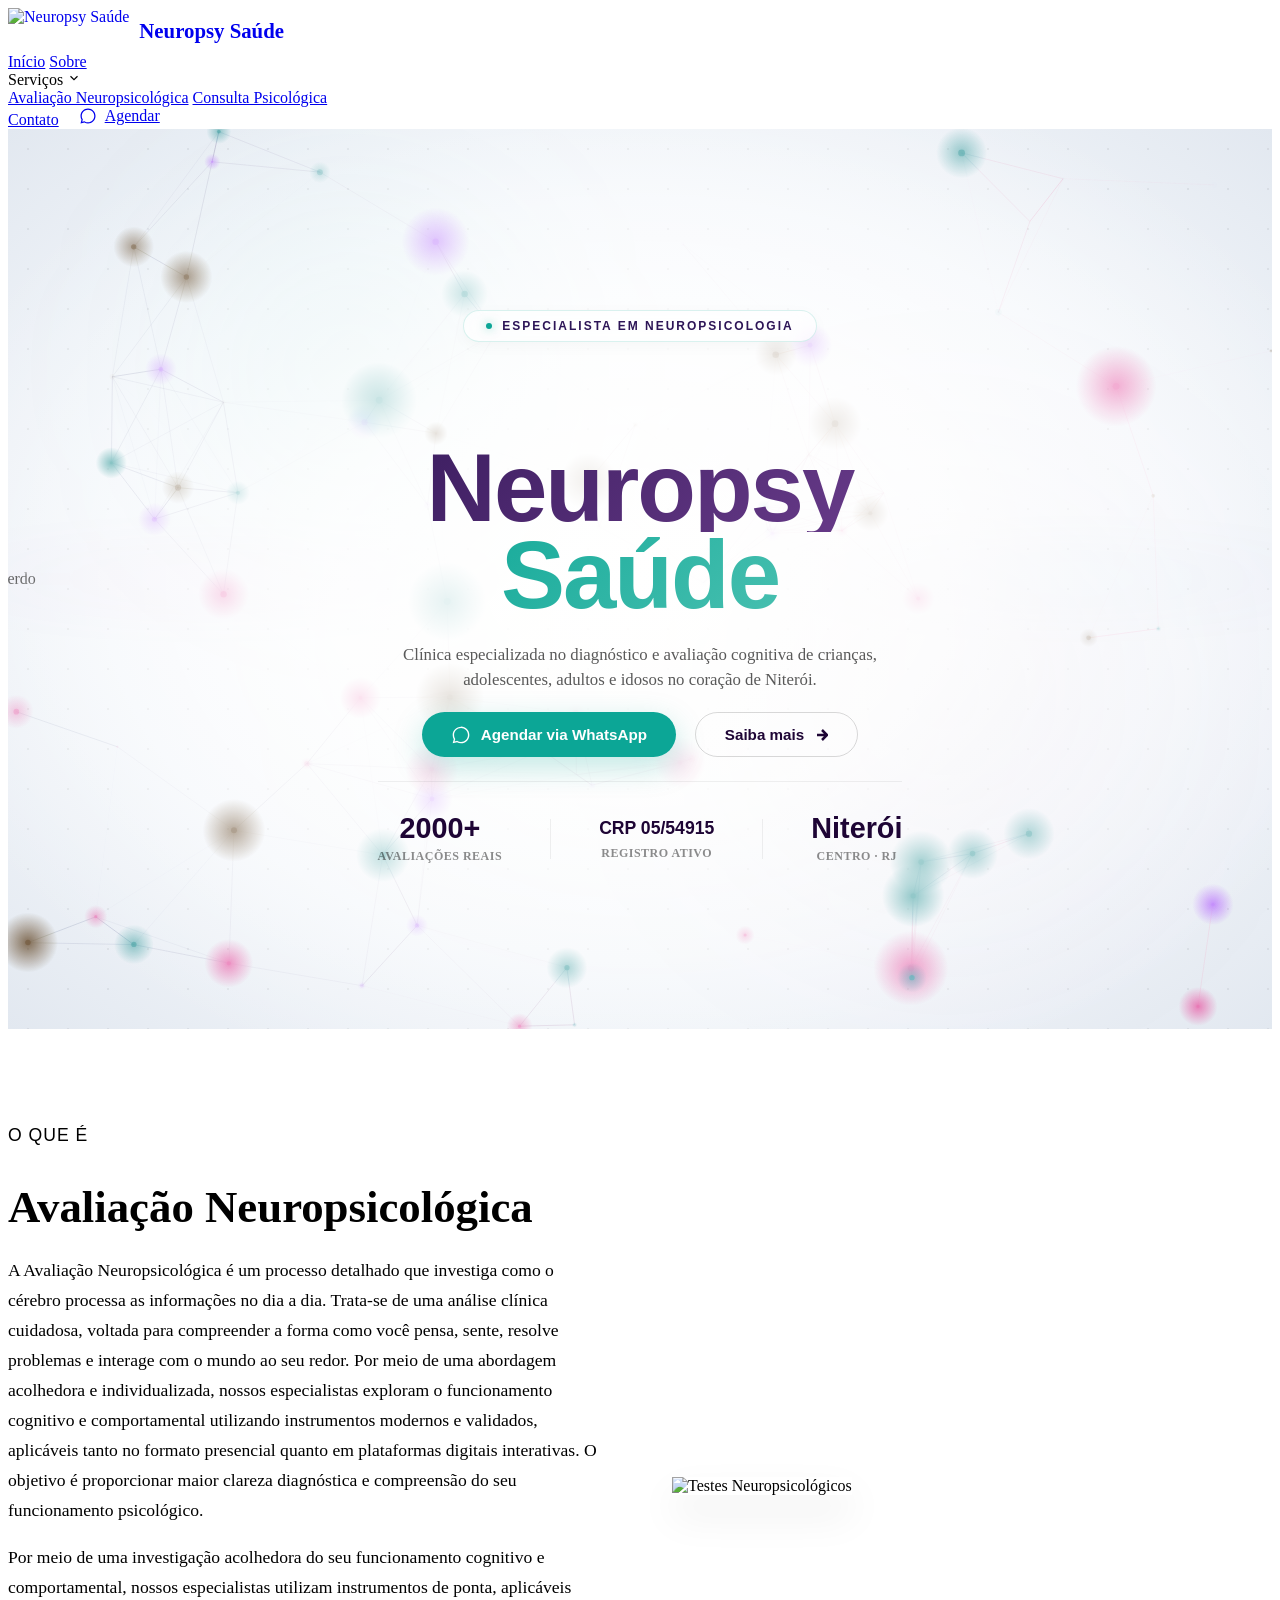
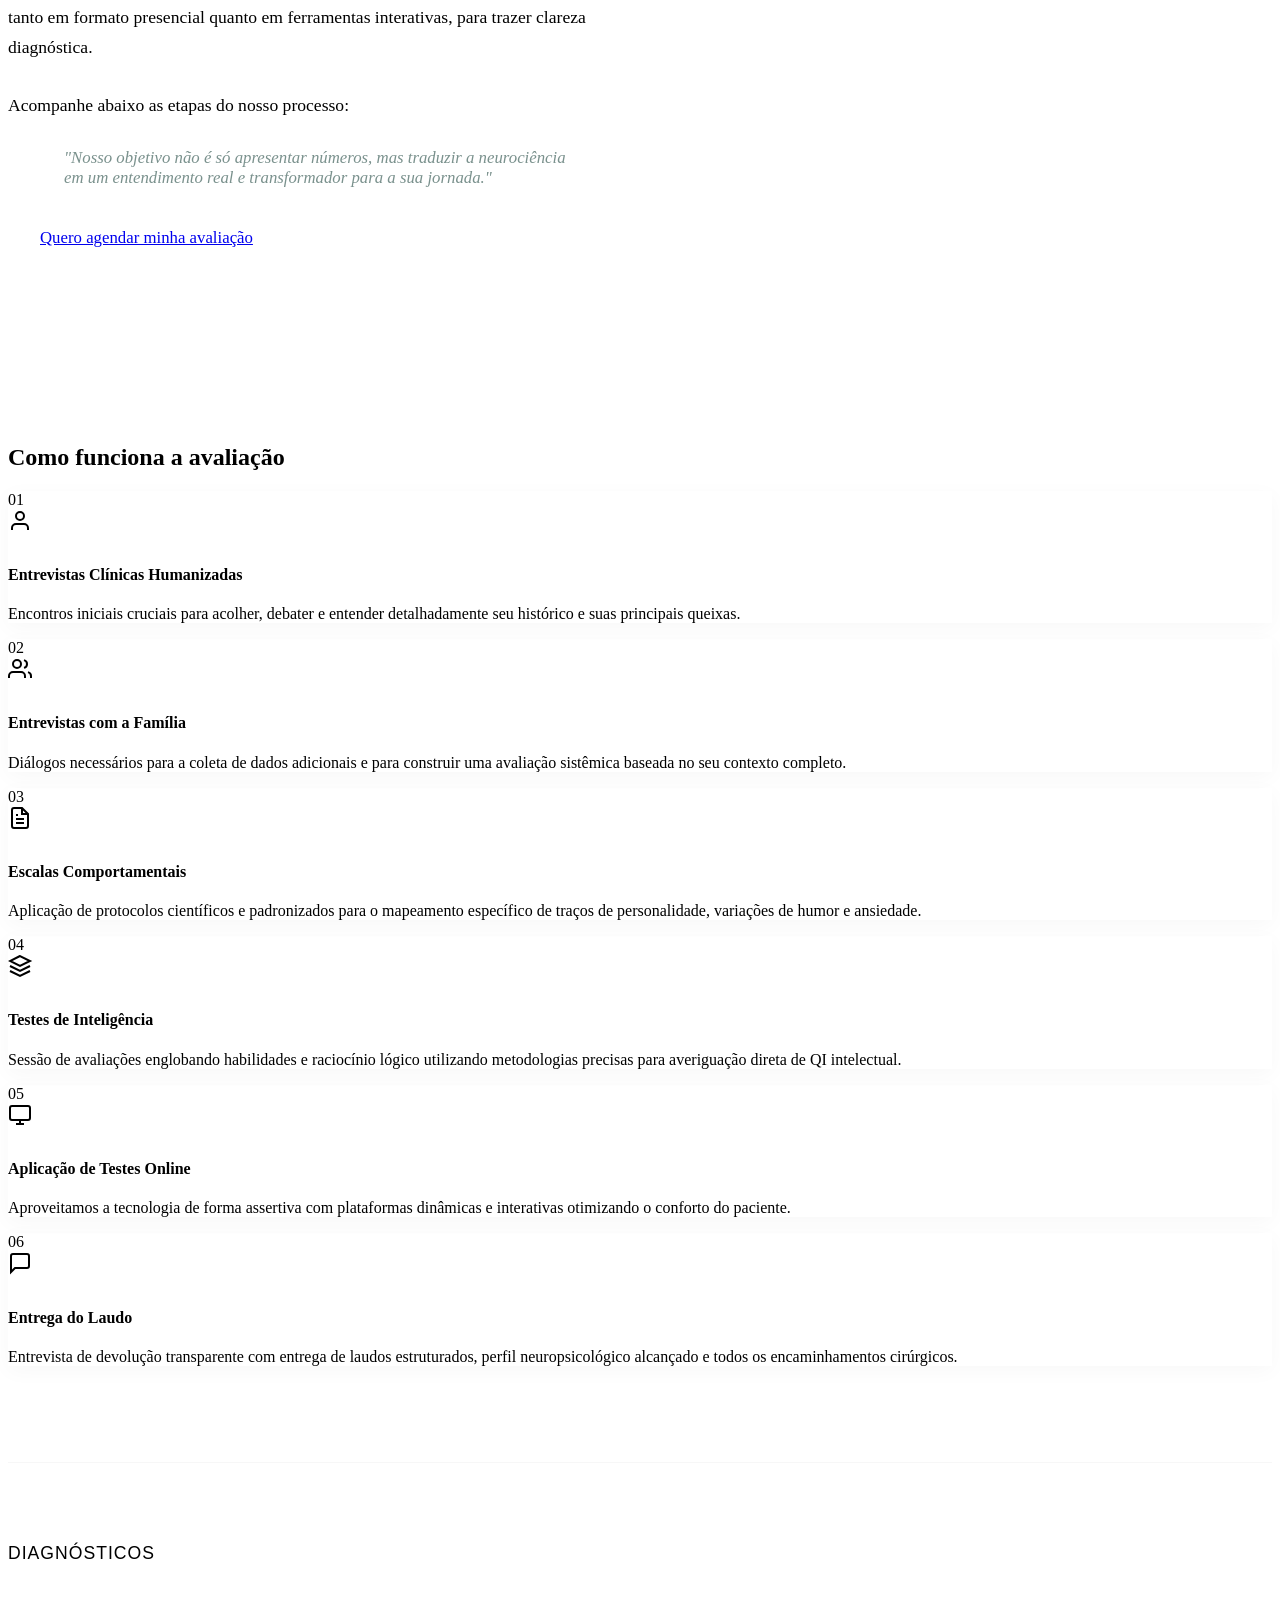
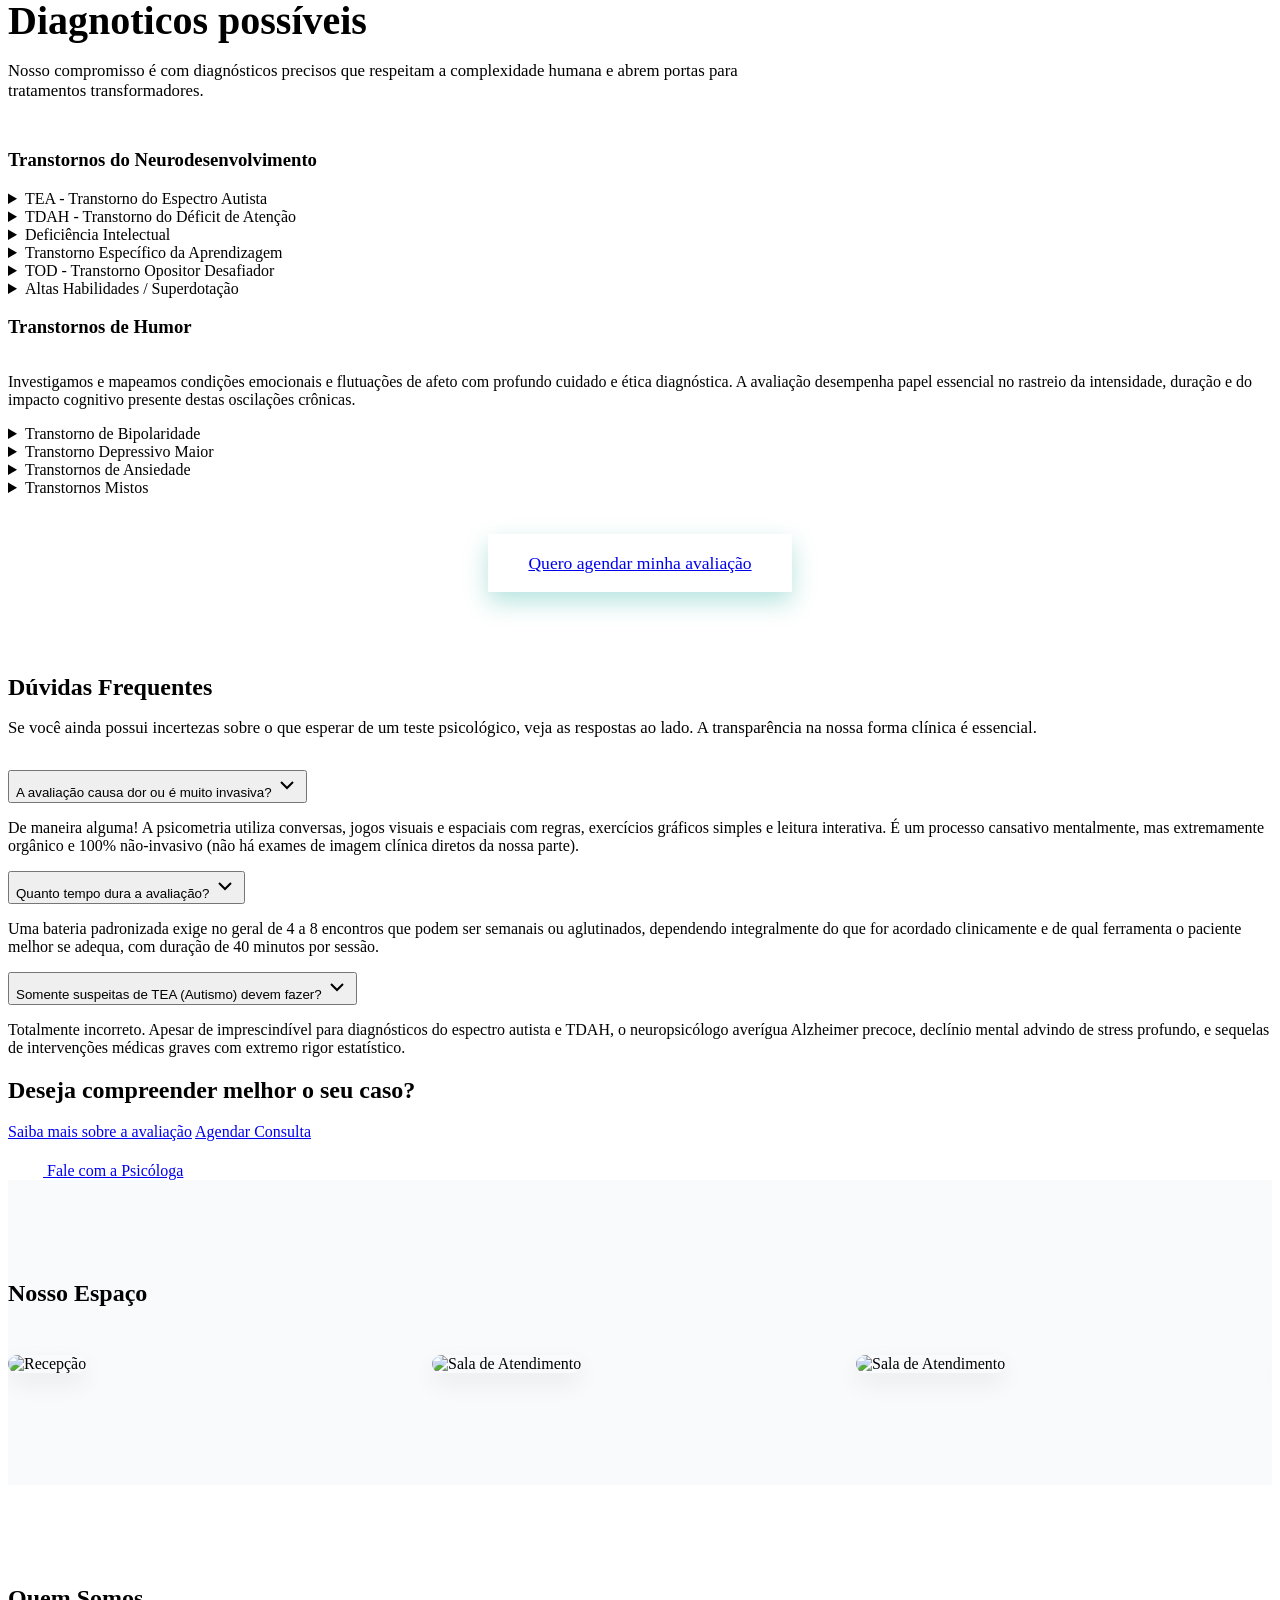
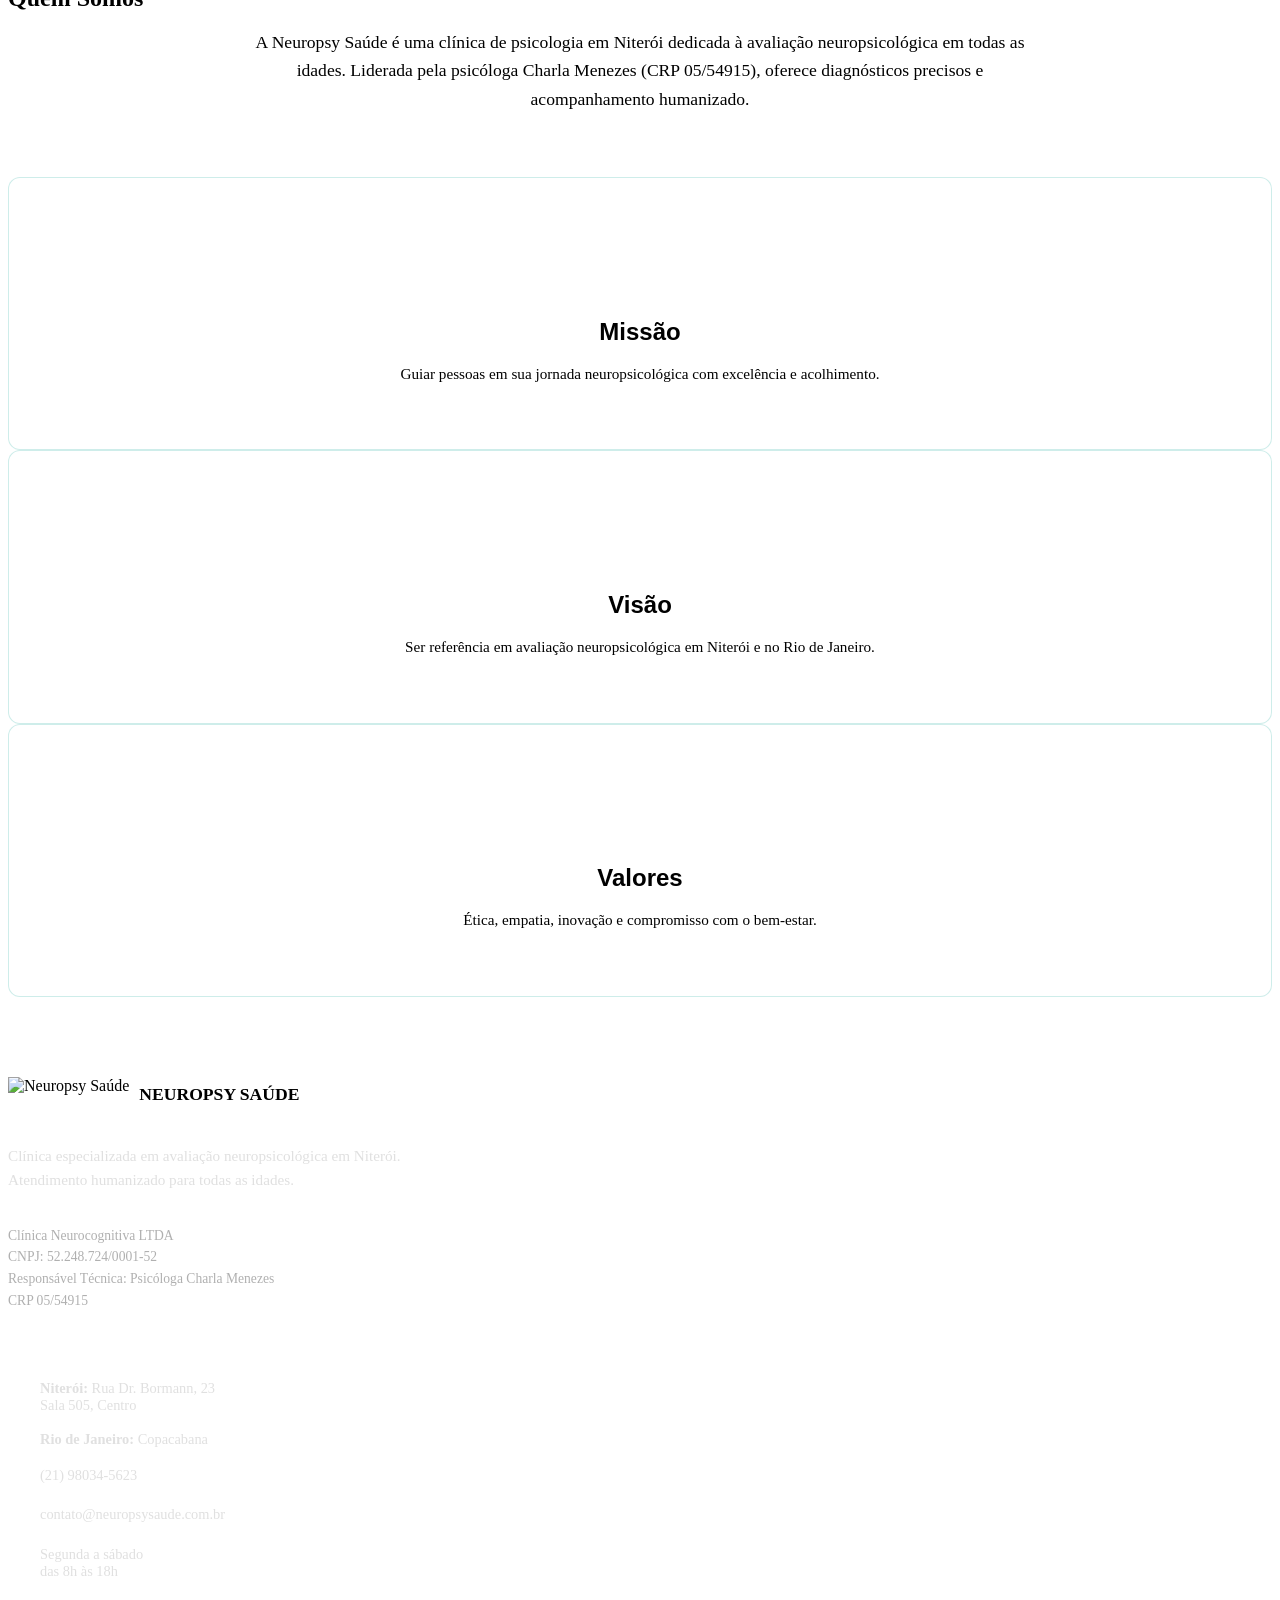
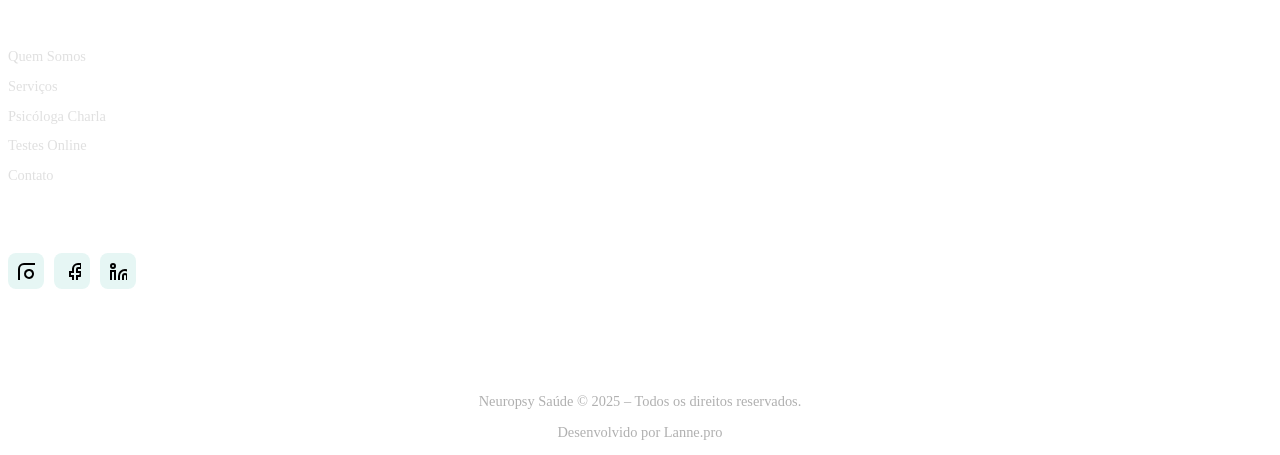
==== commit ca188a45: "atualização do site" ====
--- a/Nova pasta/index.html
+++ b/Nova pasta/index.html
@@ -943,7 +943,27 @@
             <div class="space-scroll-container"
                 style="display: flex; gap: 1.5rem; overflow-x: auto; padding: 1rem 0 2rem 0; scrollbar-width: thin; scrollbar-color: var(--primary-color) transparent; -webkit-overflow-scrolling: touch;">
                 <div class="space-item" style="flex: 0 0 400px; max-width: 85vw;">
-                    <img src="assets/img/espaco-1.png" alt="Recepção"
+                    <img src="https://scontent.fsdu9-1.fna.fbcdn.net/v/t1.15752-9/650110652_1956023141943280_9192762341735117034_n.jpg?_nc_cat=105&ccb=1-7&_nc_sid=0024fc&_nc_ohc=rxV_yC1NXXYQ7kNvwG9CmIy&_nc_oc=AdqWrQcb8Io1TPkM1GcKsk-7B6Kw7FuP-UWoPDcSLdggJjYzDc6y3R-Ee6pMXiACofLG4yrRnjh2YtOJp2aBDFHv&_nc_ad=z-m&_nc_cid=0&_nc_zt=23&_nc_ht=scontent.fsdu9-1.fna&_nc_ss=7a32e&oh=03_Q7cD5AHzQ5RB78mGjpsFuv4CjYk_GF4SZG5YwfM-1nfb_Fvgwg&oe=69FCA16B" alt="Recepção"
+                        style="width: 100%; height: 300px; object-fit: cover; border-radius: 12px; box-shadow: 0 10px 25px rgba(0,0,0,0.07); transition: transform 0.3s ease;">
+                </div>
+                <div class="space-item" style="flex: 0 0 400px; max-width: 85vw;">
+                    <img src="assets/img/espaco-2.png" alt="Sala de Atendimento"
+                        style="width: 100%; height: 300px; object-fit: cover; border-radius: 12px; box-shadow: 0 10px 25px rgba(0,0,0,0.07); transition: transform 0.3s ease;">
+                </div>
+                <div class="space-item" style="flex: 0 0 400px; max-width: 85vw;">
+                    <img src="assets/img/espaco-2.png" alt="Sala de Atendimento"
+                        style="width: 100%; height: 300px; object-fit: cover; border-radius: 12px; box-shadow: 0 10px 25px rgba(0,0,0,0.07); transition: transform 0.3s ease;">
+                </div>
+                <div class="space-item" style="flex: 0 0 400px; max-width: 85vw;">
+                    <img src="assets/img/espaco-2.png" alt="Sala de Atendimento"
+                        style="width: 100%; height: 300px; object-fit: cover; border-radius: 12px; box-shadow: 0 10px 25px rgba(0,0,0,0.07); transition: transform 0.3s ease;">
+                </div>
+                <div class="space-item" style="flex: 0 0 400px; max-width: 85vw;">
+                    <img src="assets/img/espaco-2.png" alt="Sala de Atendimento"
+                        style="width: 100%; height: 300px; object-fit: cover; border-radius: 12px; box-shadow: 0 10px 25px rgba(0,0,0,0.07); transition: transform 0.3s ease;">
+                </div>
+                <div class="space-item" style="flex: 0 0 400px; max-width: 85vw;">
+                    <img src="assets/img/espaco-2.png" alt="Sala de Atendimento"
                         style="width: 100%; height: 300px; object-fit: cover; border-radius: 12px; box-shadow: 0 10px 25px rgba(0,0,0,0.07); transition: transform 0.3s ease;">
                 </div>
                 <div class="space-item" style="flex: 0 0 400px; max-width: 85vw;">
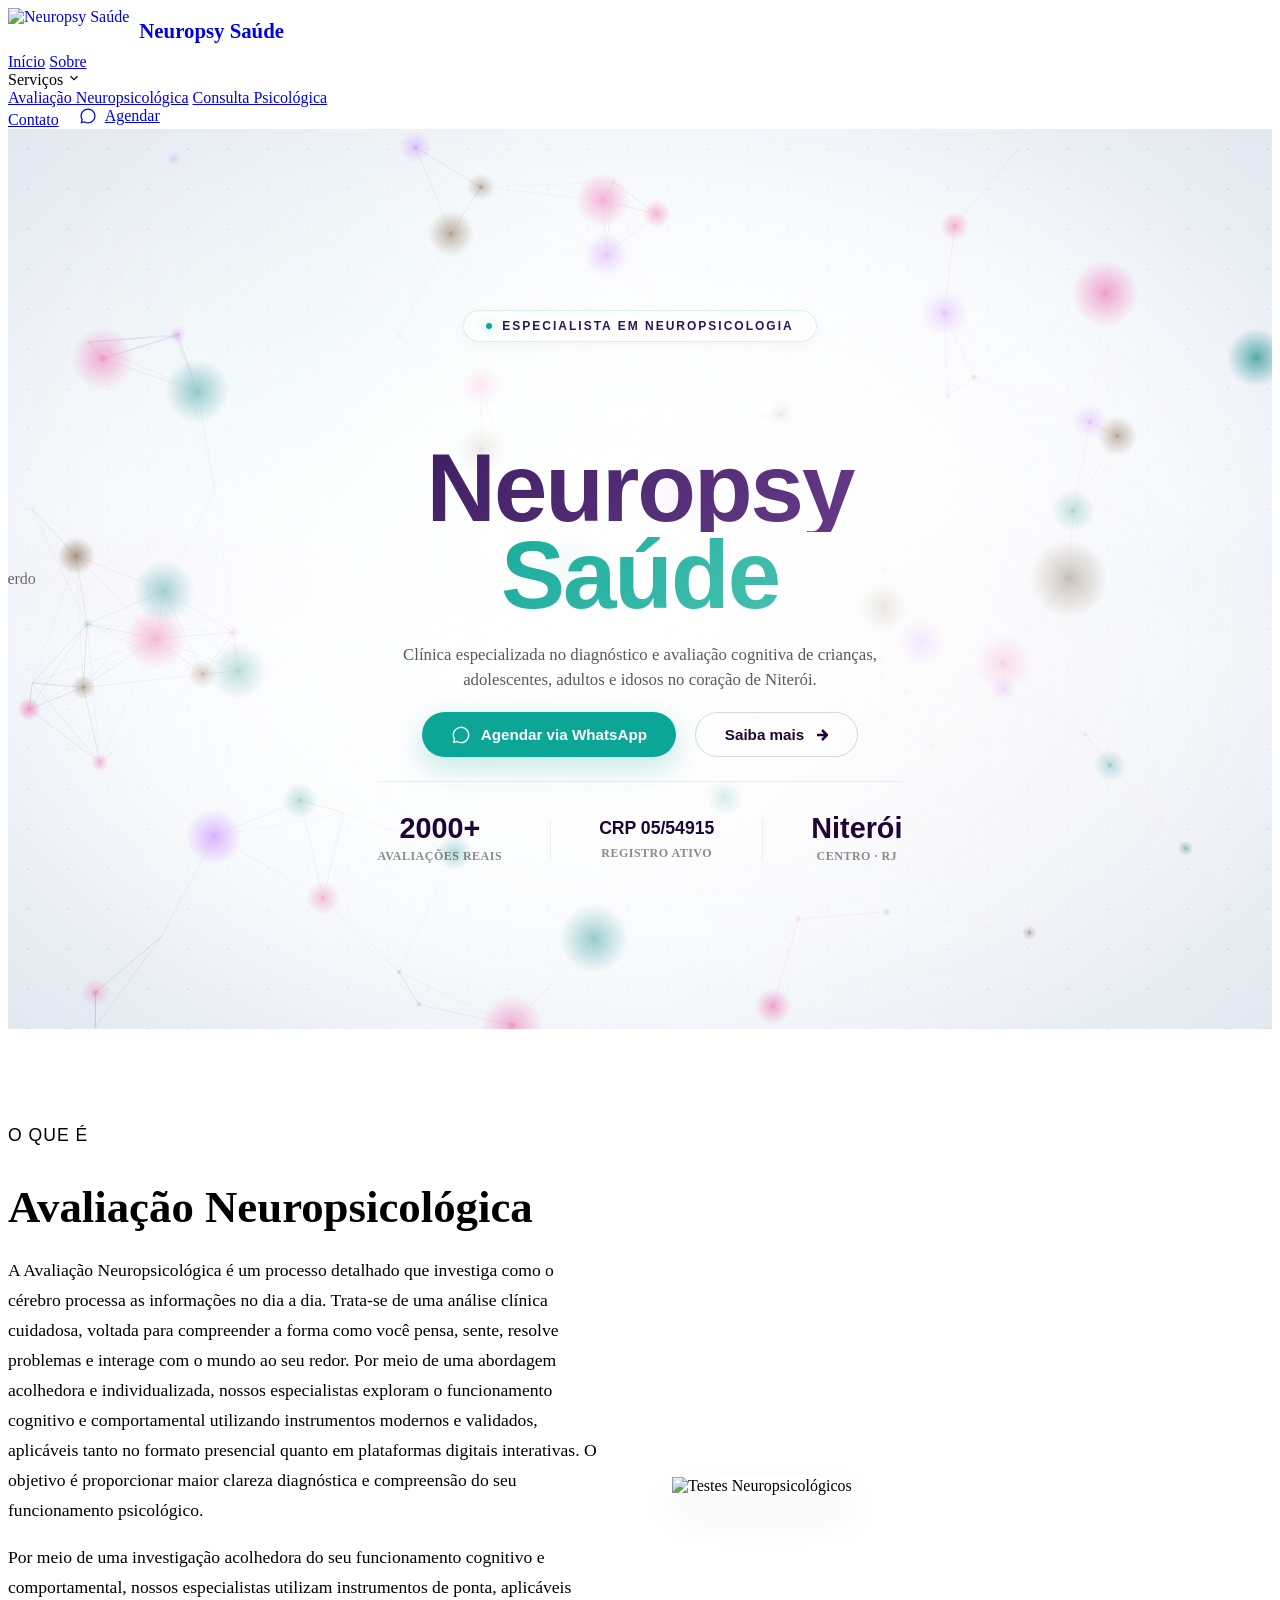
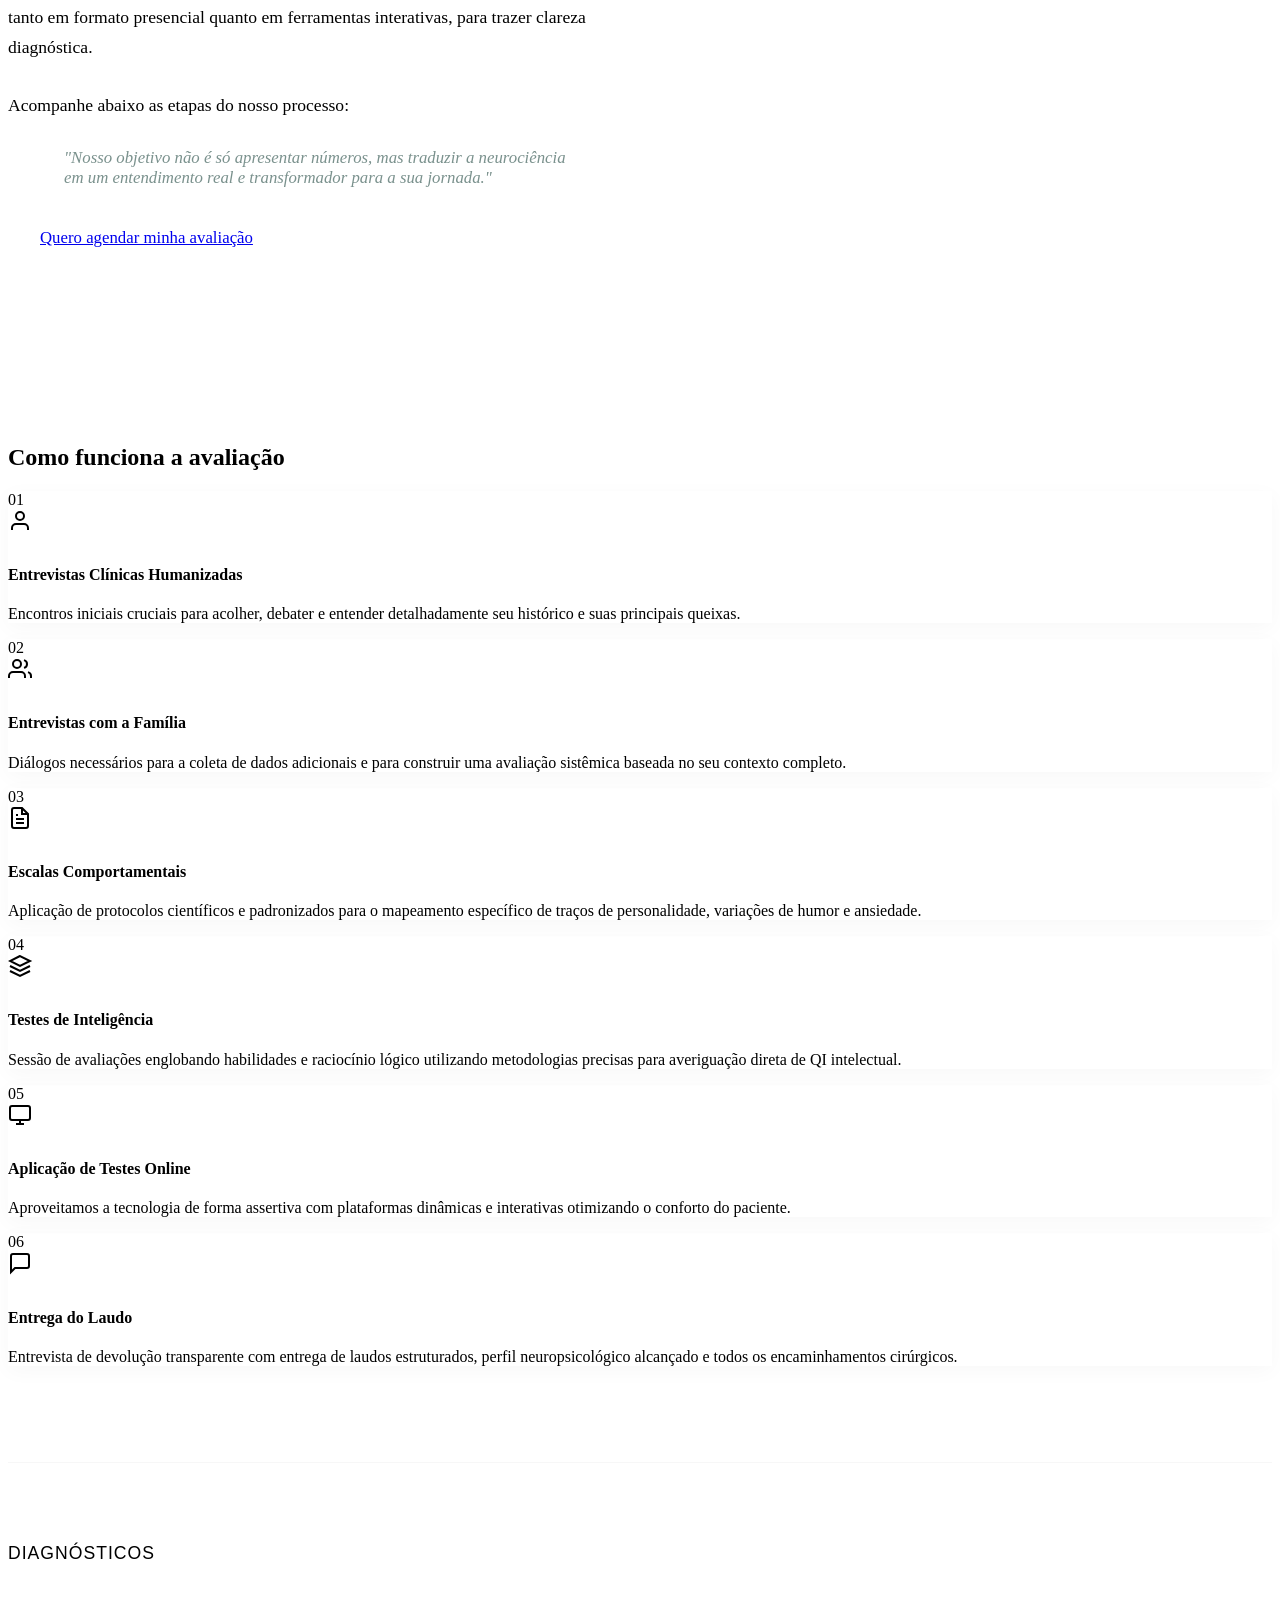
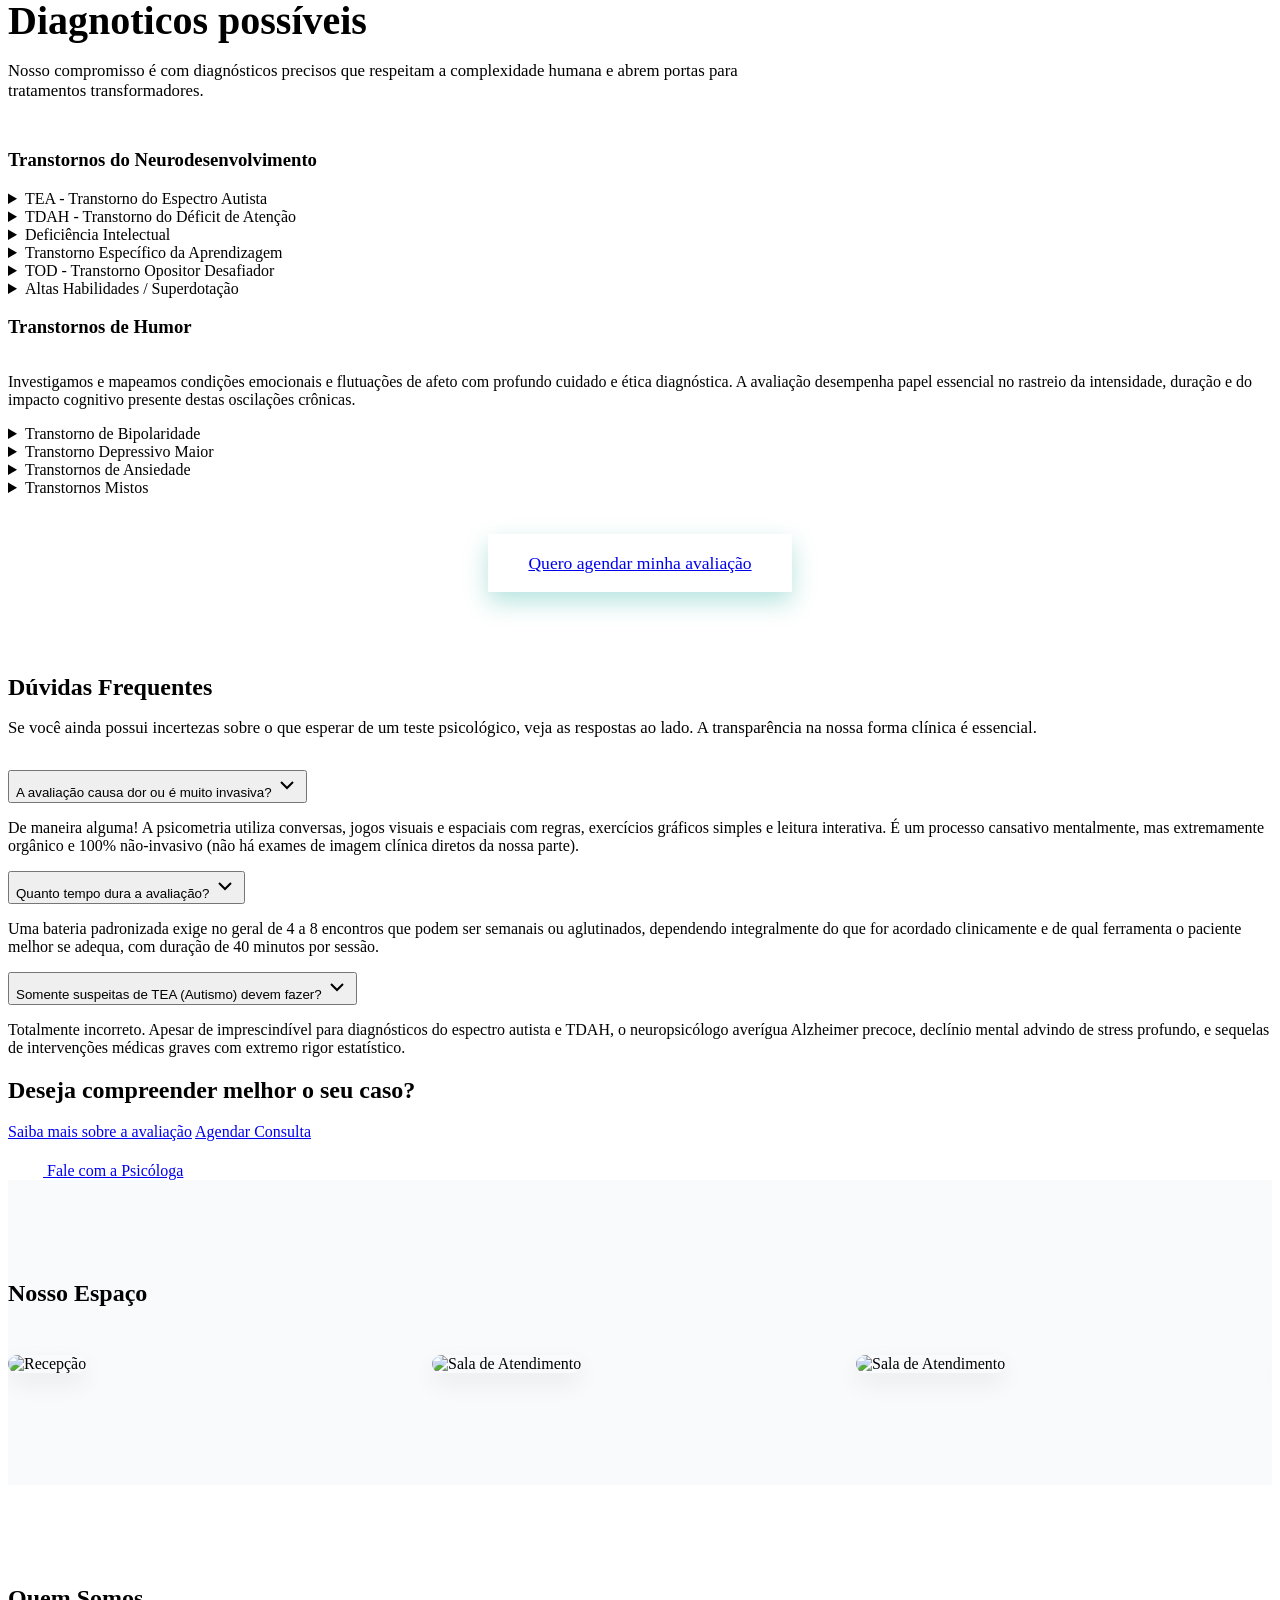
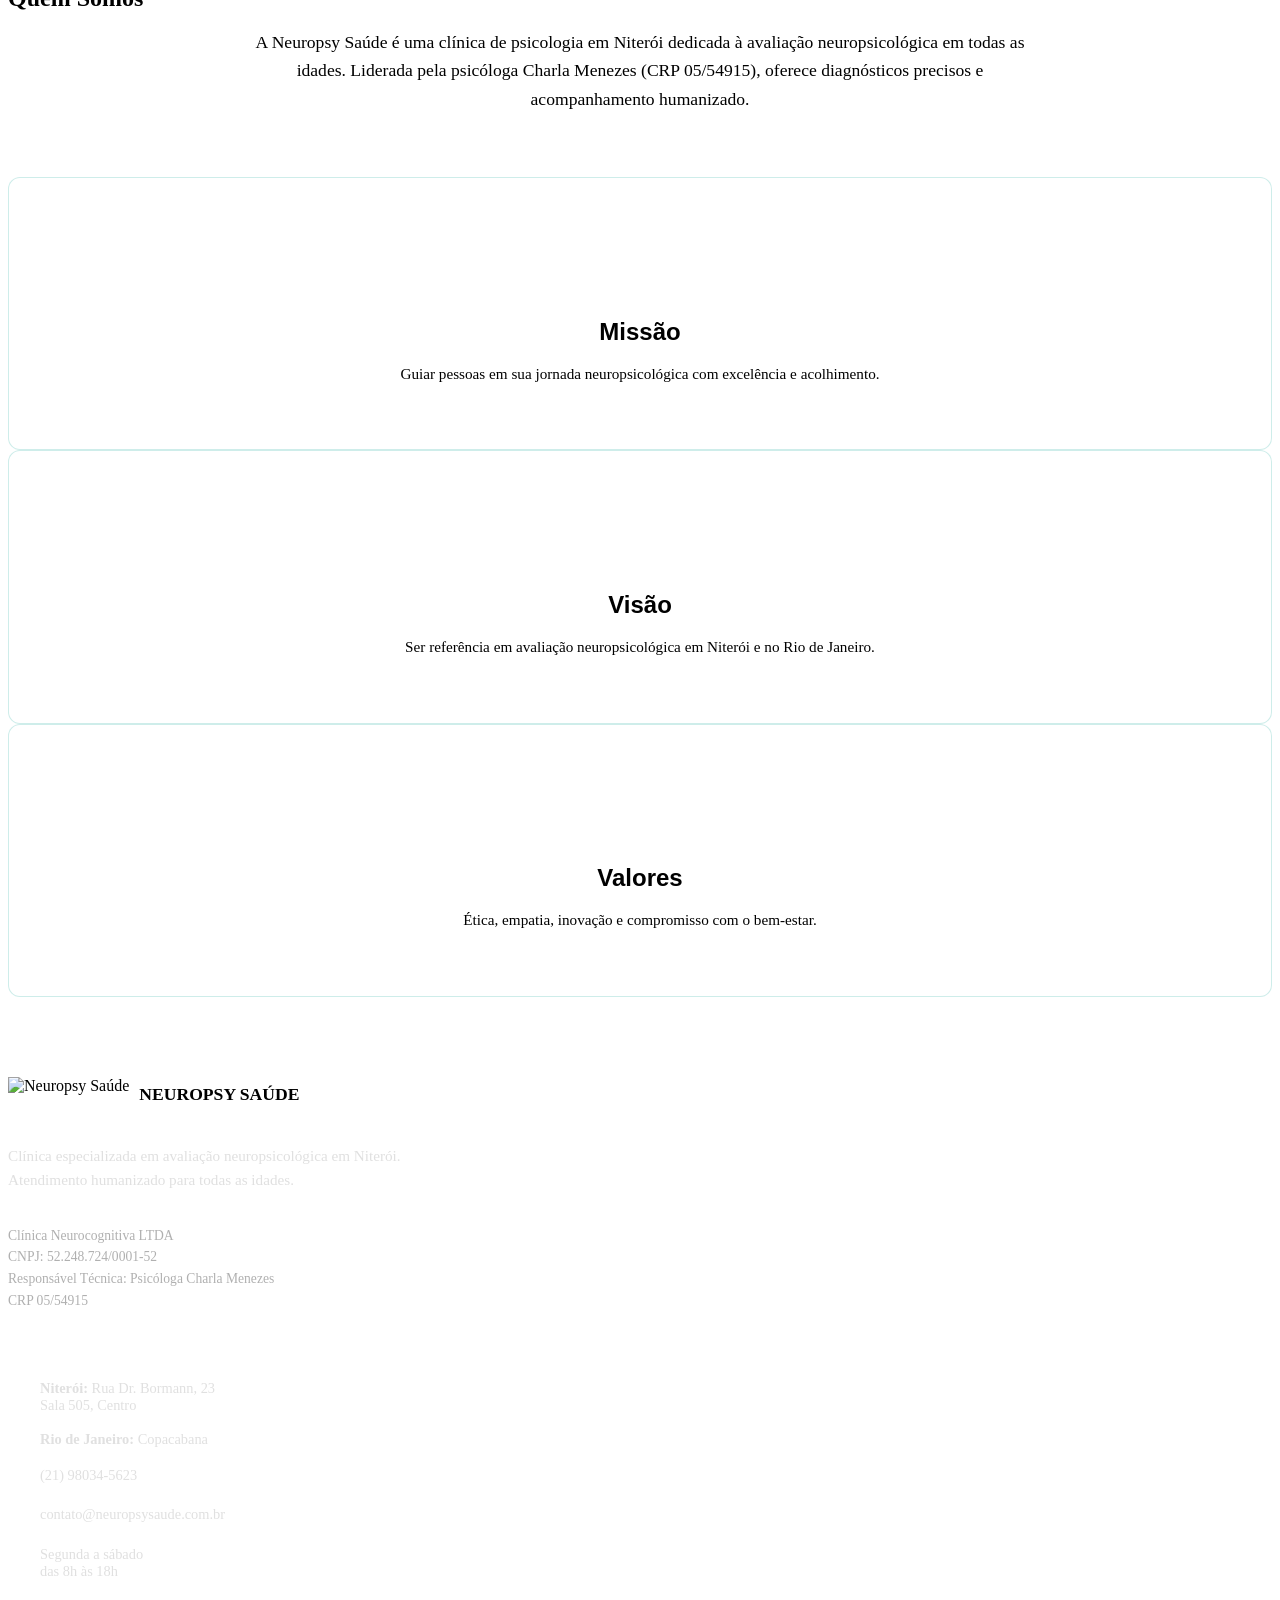
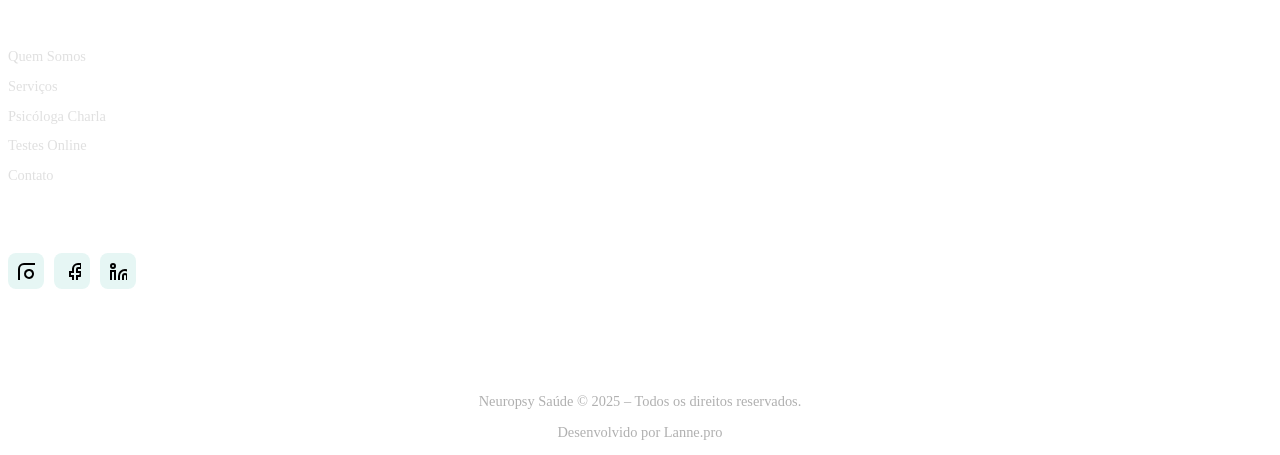
==== commit 852874c1: "atualização do site" ====
--- a/Nova pasta/index.html
+++ b/Nova pasta/index.html
@@ -45,7 +45,7 @@
                     </div>
                 </div>
                 <a href="contato.html" class="link">Contato</a>
-                <a href="https://wa.me/5521980345623" target="_blank" class="btn btn-primary"
+                <a href="https://wa.me/5521964019410" target="_blank" class="btn btn-primary"
                     style="margin-left: 1rem; display:inline-flex; align-items:center; gap:8px;"><svg width="18"
                         height="18" fill="currentColor" viewBox="0 0 24 24">
                         <path
@@ -206,7 +206,7 @@
             <!-- CTAs -->
             <div class="reveal"
                 style="display:flex;justify-content:center;gap:1.2rem;flex-wrap:wrap;margin-bottom:1.5rem;">
-                <a href="https://wa.me/5521980345623" target="_blank" style="
+                <a href="https://wa.me/5521964019410" target="_blank" style="
                     display:inline-flex;align-items:center;gap:10px;
                     background:#0ca696;color:#fff;
                     padding:0.8rem 1.8rem;border-radius:50px;
@@ -592,7 +592,7 @@
                     transformador para a sua jornada."
                 </blockquote>
 
-                <a href="https://wa.me/5521980345623" target="_blank" class="btn btn-primary"
+                <a href="https://wa.me/5521964019410" target="_blank" class="btn btn-primary"
                     style="padding: 1rem 2rem; font-size: 1.05rem;">Quero agendar minha avaliação</a>
             </div>
 
@@ -846,7 +846,7 @@
             </div>
 
             <div style="text-align: center; margin-top: 3.5rem;">
-                <a href="https://wa.me/5521980345623" target="_blank" class="btn btn-primary"
+                <a href="https://wa.me/5521964019410" target="_blank" class="btn btn-primary"
                     style="padding: 1.2rem 2.5rem; font-size: 1.1rem; box-shadow: 0 10px 25px rgba(12, 166, 150, 0.3);">
                     Quero agendar minha avaliação
                 </a>
@@ -918,7 +918,7 @@
                 <h2>Deseja compreender melhor o seu caso?</h2>
                 <div class="btn-group">
                     <a href="avaliacao.html" class="btn btn-outline">Saiba mais sobre a avaliação</a>
-                    <a href="https://wa.me/5521980345623" target="_blank" class="btn btn-primary">Agendar Consulta</a>
+                    <a href="https://wa.me/5521964019410" target="_blank" class="btn btn-primary">Agendar Consulta</a>
                 </div>
             </div>
         </div>
@@ -926,7 +926,7 @@
 
     <!-- Footer -->
     <!-- Repaginado Footer e Float WhatsApp -->
-    <a href="https://wa.me/5521980345623" target="_blank" class="whatsapp-float">
+    <a href="https://wa.me/5521964019410" target="_blank" class="whatsapp-float">
         <svg width="35" height="35" fill="#fff" viewBox="0 0 24 24">
             <path
                 d="M12.01 2.01C6.48 2.01 2 6.49 2 12.02c0 1.76.46 3.44 1.34 4.93L2 22l5.22-1.31c1.45.8 3.09 1.25 4.79 1.25 5.53 0 10.01-4.48 10.01-10.01s-4.48-10-10-10.01h-.01zm0 18.3c-1.5 0-2.96-.38-4.26-1.12l-.31-.18-3.17.8.84-3.09-.2-.31A8.2 8.2 0 0 1 3.68 12c0-4.6 3.74-8.34 8.33-8.34 4.59 0 8.33 3.74 8.33 8.34 0 4.6-3.74 8.34-8.33 8.34z" />
@@ -1090,7 +1090,7 @@
                                     d="M22 16.92v3a2 2 0 0 1-2.18 2 19.79 19.79 0 0 1-8.63-3.07 19.5 19.5 0 0 1-6-6 19.79 19.79 0 0 1-3.07-8.67A2 2 0 0 1 4.11 2h3a2 2 0 0 1 2 1.72 12.84 12.84 0 0 0 .7 2.81 2 2 0 0 1-.45 2.11L8.09 9.91a16 16 0 0 0 6 6l1.27-1.27a2 2 0 0 1 2.11-.45 12.84 12.84 0 0 0 2.81.7A2 2 0 0 1 22 16.92z">
                                 </path>
                             </svg>
-                            <a href="tel:+5521980345623"
+                            <a href="tel:+5521964019410"
                                 style="color: #e0e0e0; text-decoration: none; transition: color 0.3s;"
                                 class="hover-cyan">(21) 98034-5623</a>
                         </li>
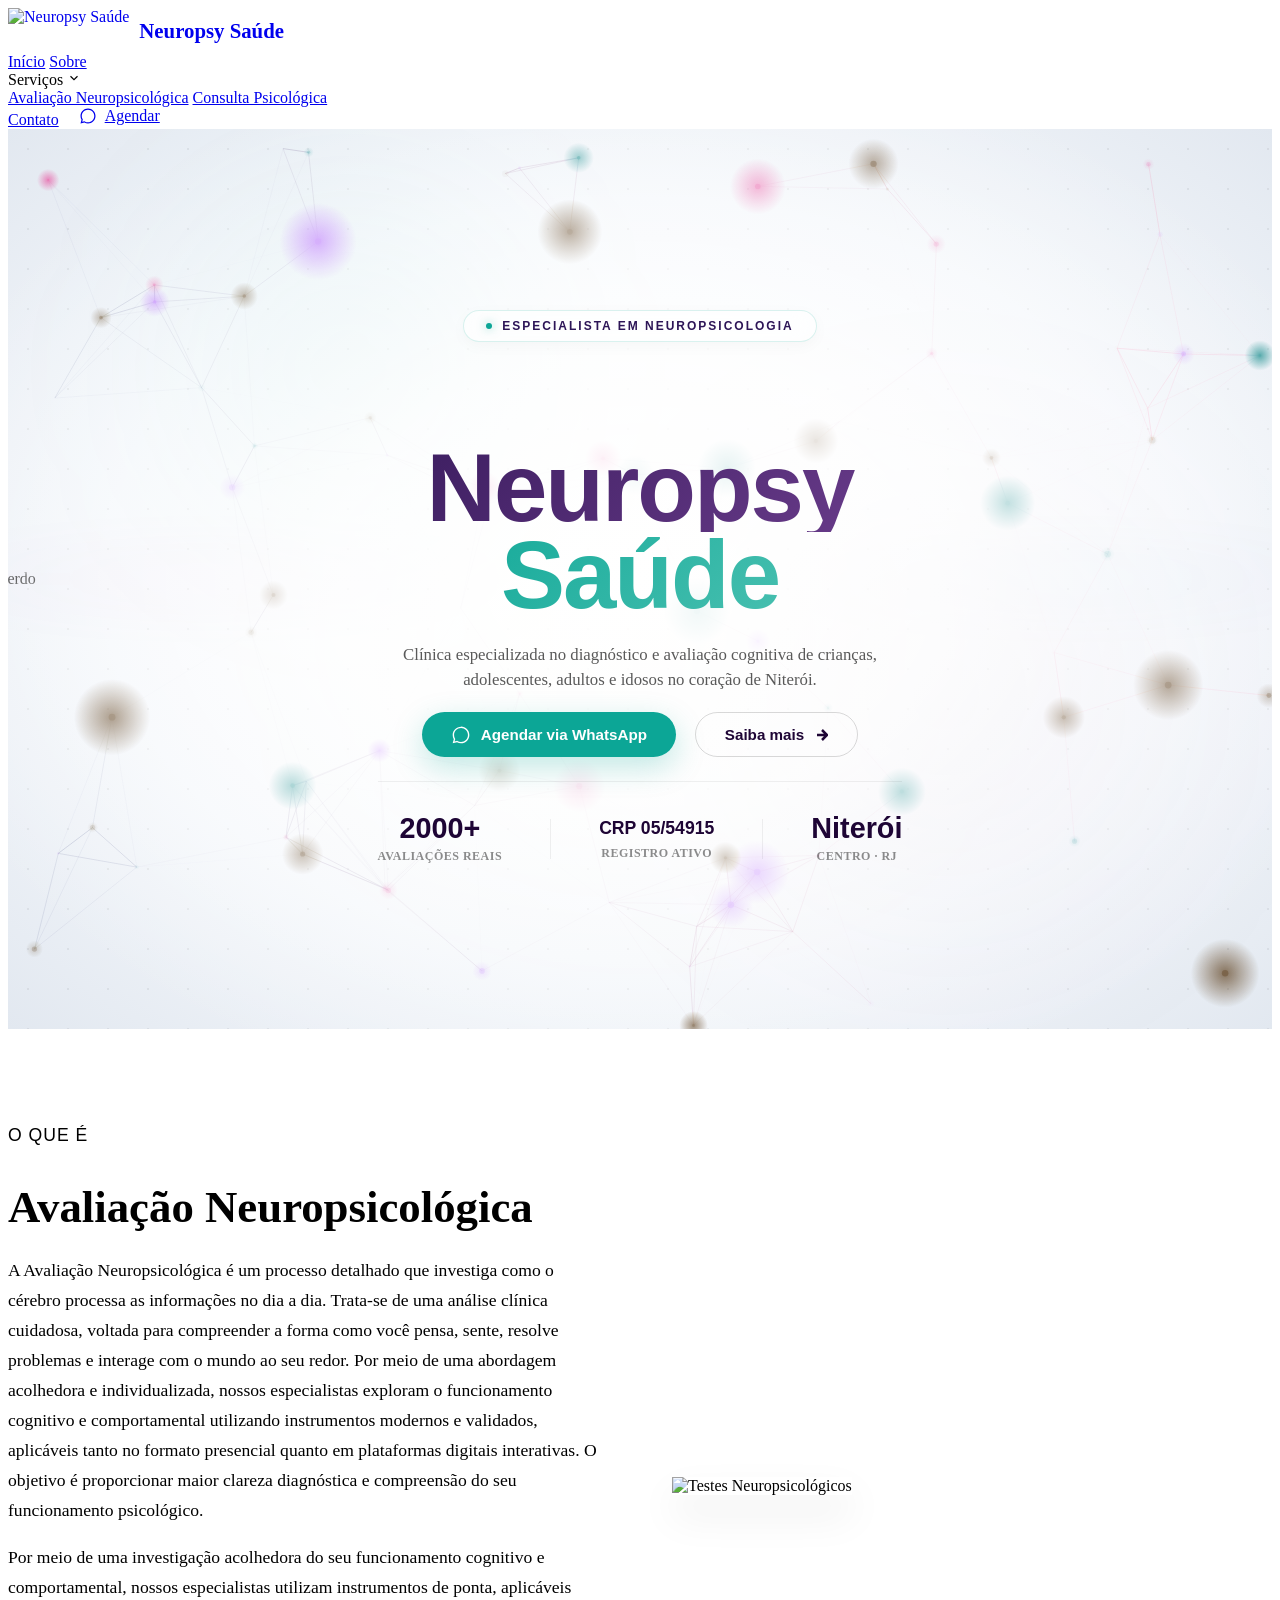
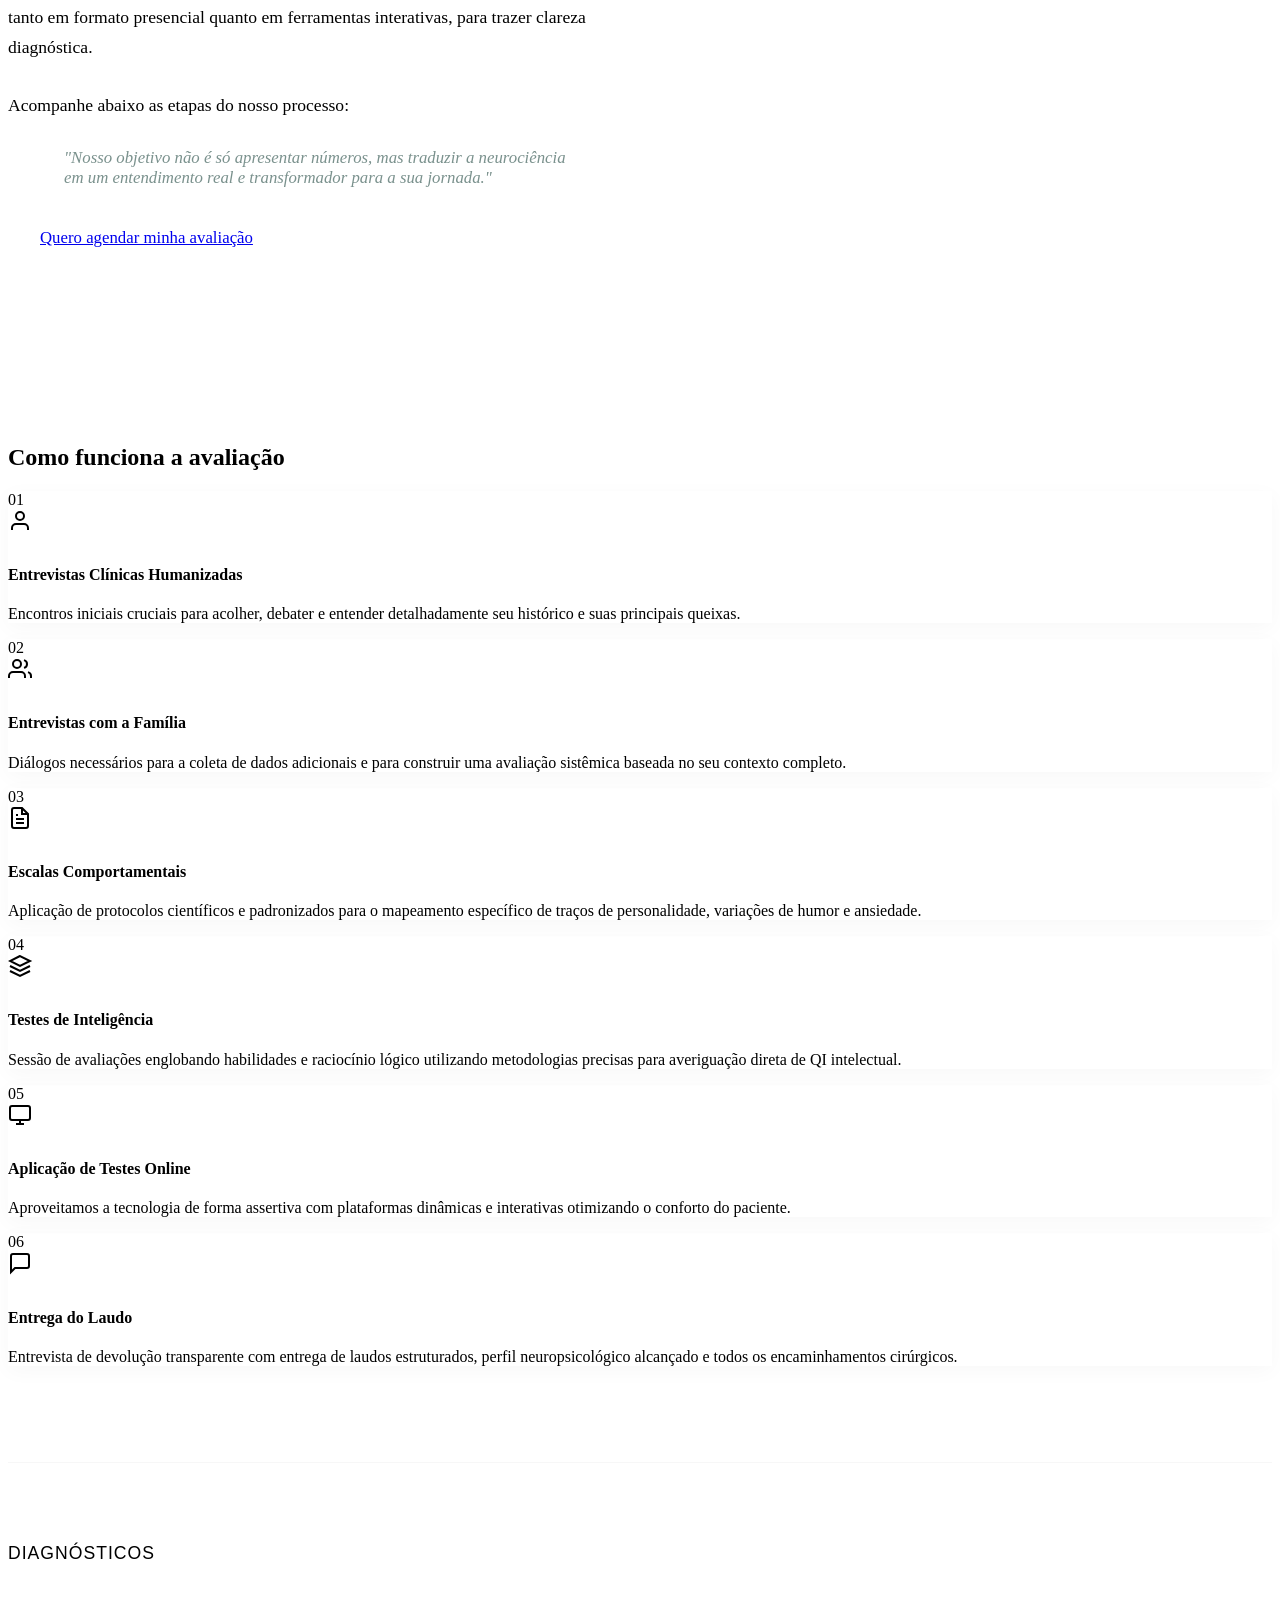
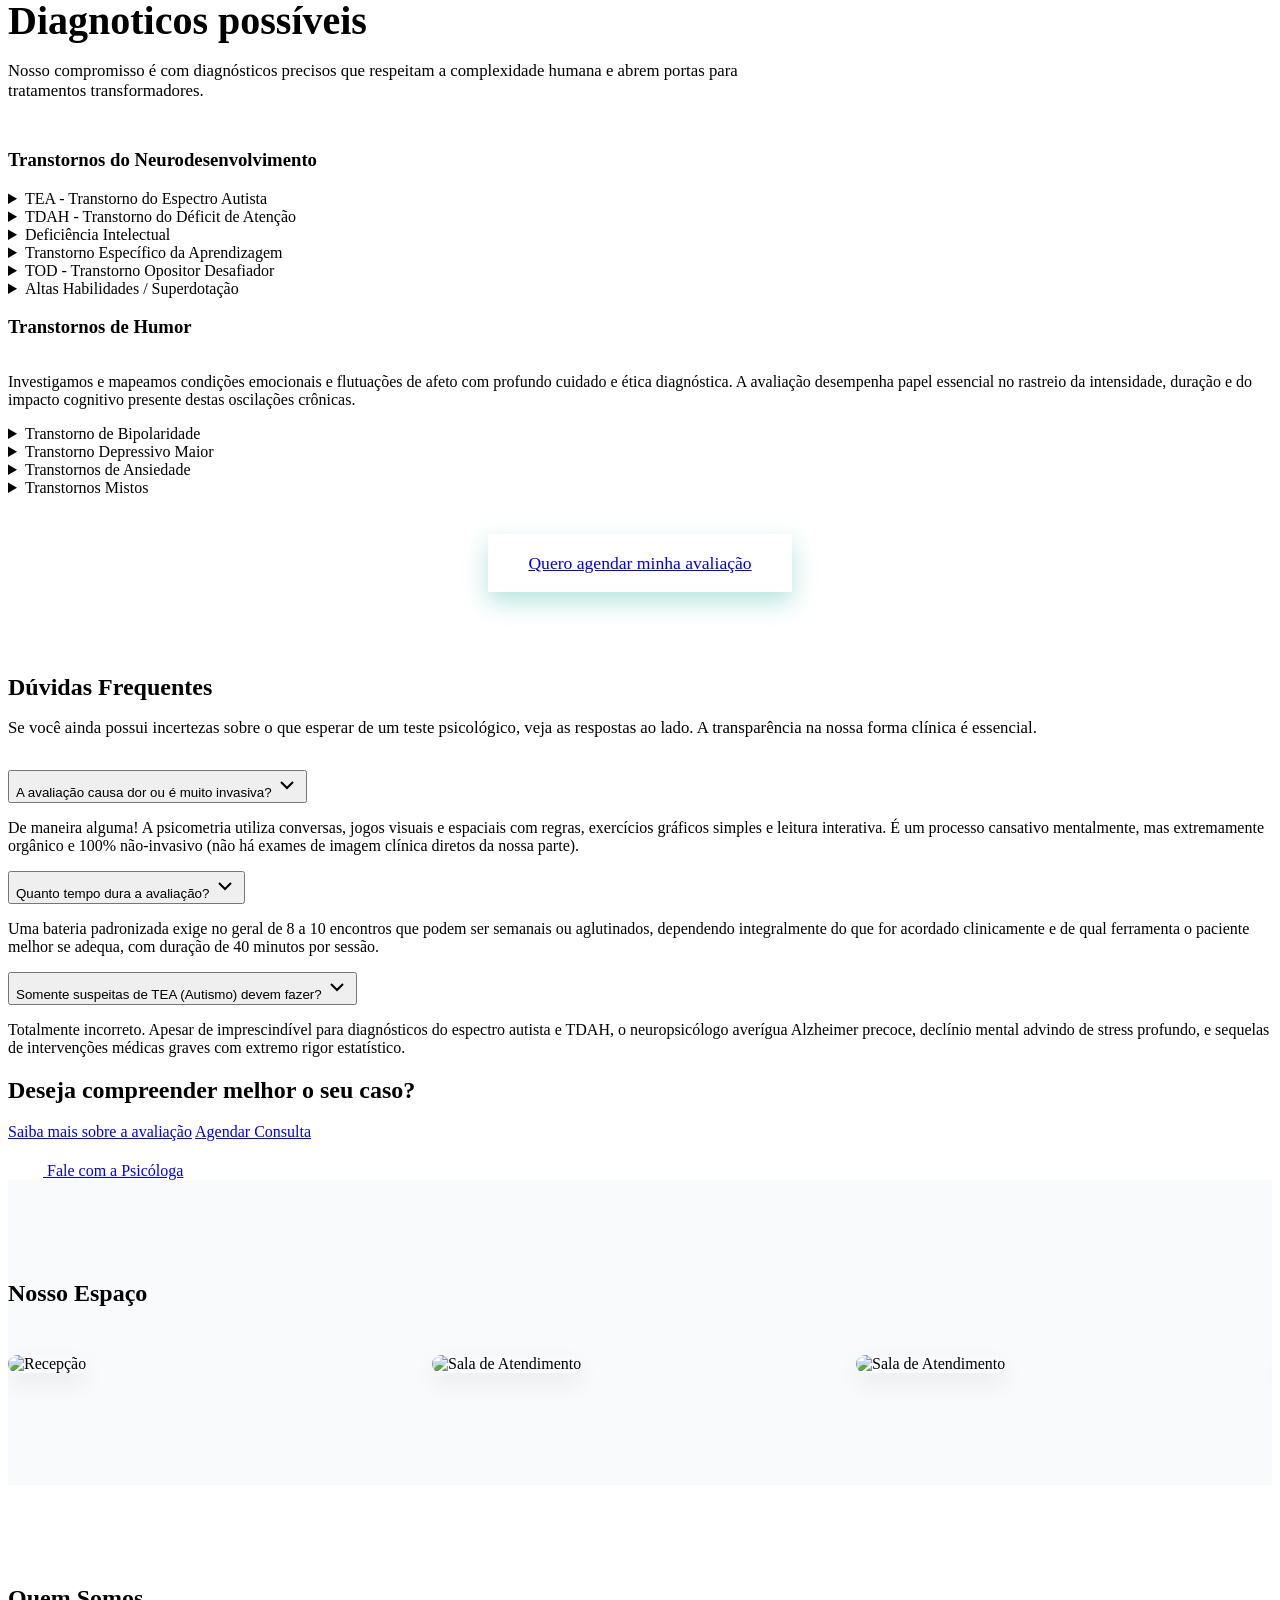
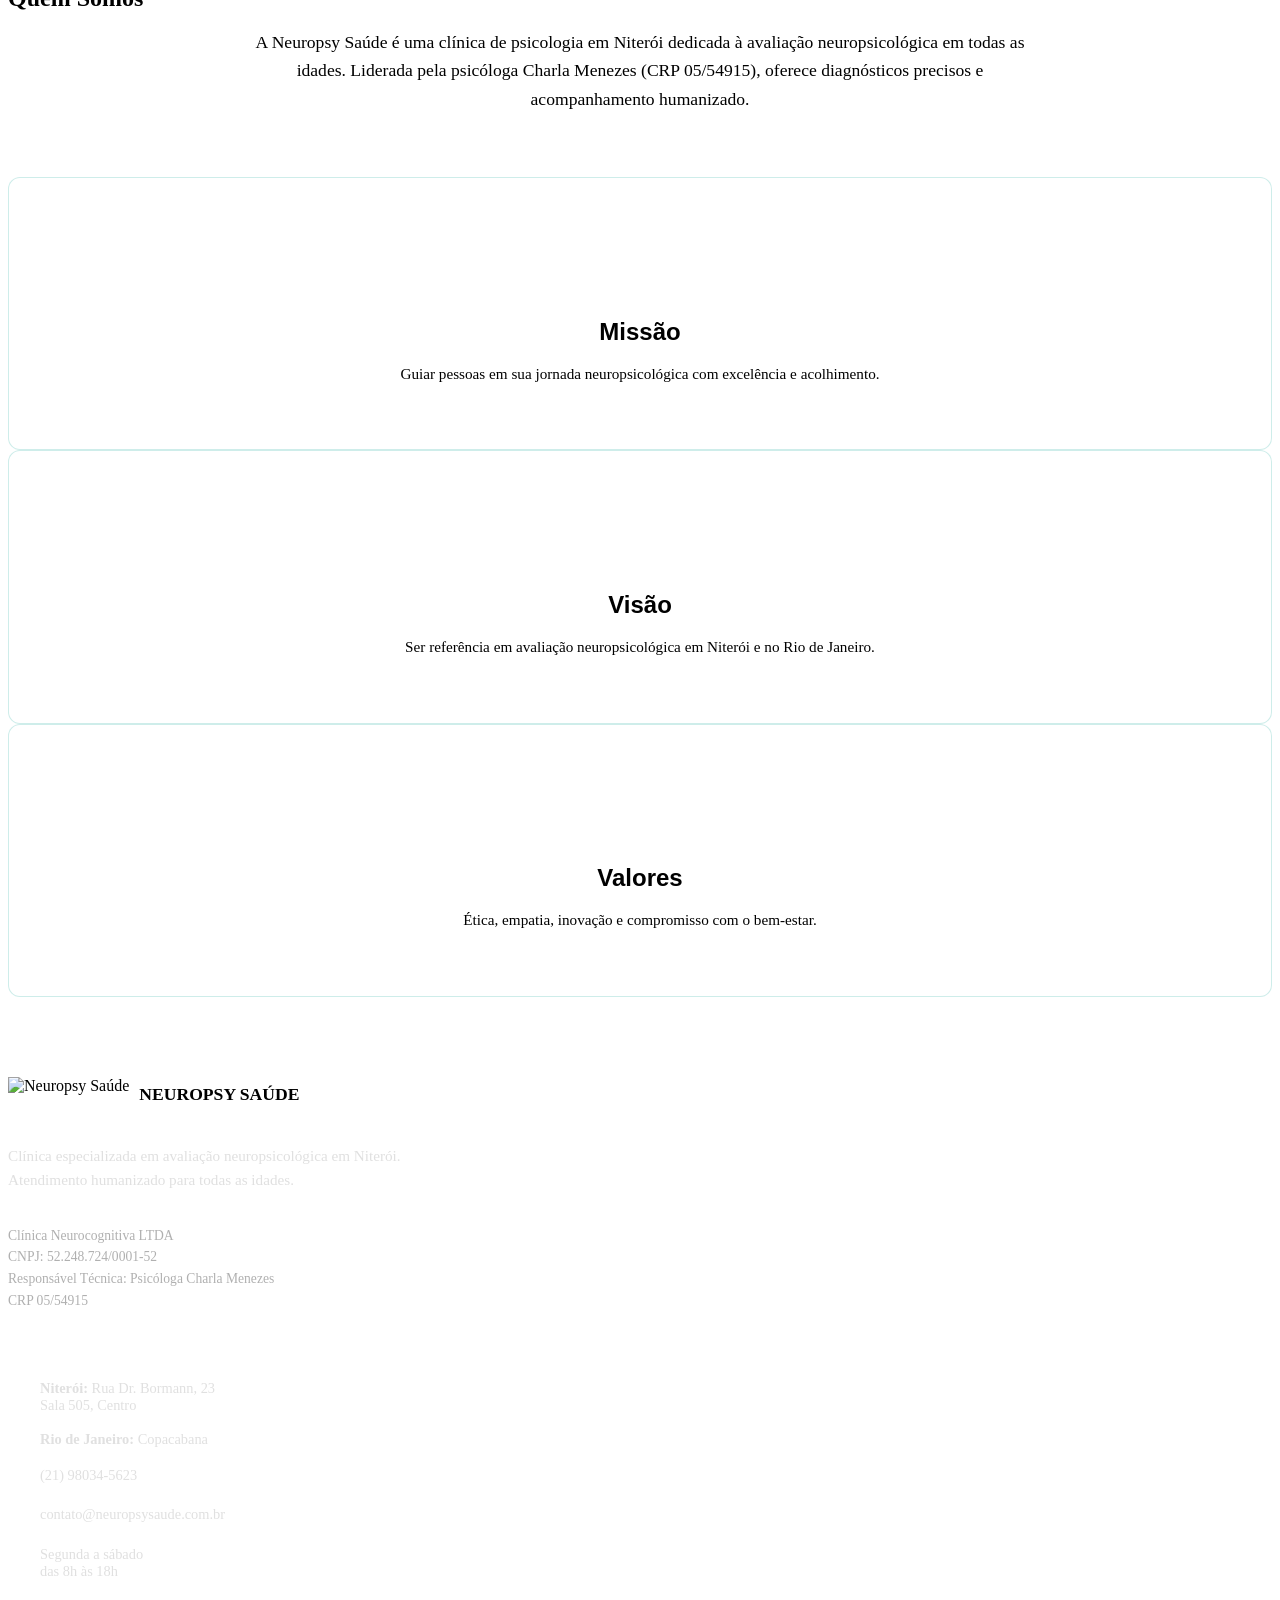
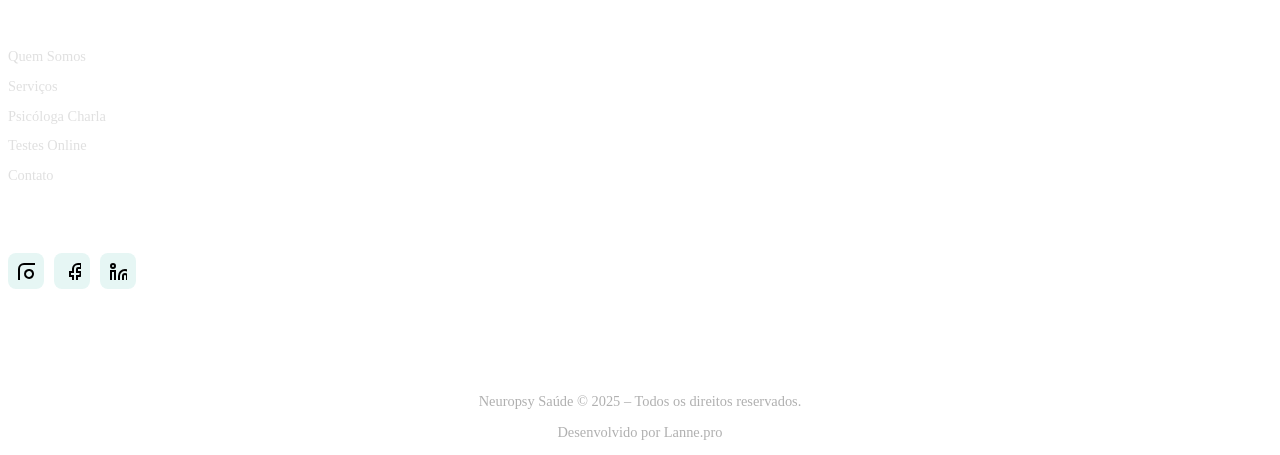
==== commit 01d30540: "atualização do site" ====
--- a/Nova pasta/index.html
+++ b/Nova pasta/index.html
@@ -724,7 +724,7 @@
             }
         }
     </style>
-    
+
     </style>
 
 
@@ -888,7 +888,7 @@
                         </svg>
                     </button>
                     <div class="faq-answer">
-                        <p>Uma bateria padronizada exige no geral de 4 a 8 encontros que podem ser semanais ou
+                        <p>Uma bateria padronizada exige no geral de 8 a 10 encontros que podem ser semanais ou
                             aglutinados, dependendo integralmente do que for acordado clinicamente e de qual ferramenta
                             o paciente melhor se adequa, com duração de 40 minutos por sessão.</p>
                     </div>
@@ -943,7 +943,8 @@
             <div class="space-scroll-container"
                 style="display: flex; gap: 1.5rem; overflow-x: auto; padding: 1rem 0 2rem 0; scrollbar-width: thin; scrollbar-color: var(--primary-color) transparent; -webkit-overflow-scrolling: touch;">
                 <div class="space-item" style="flex: 0 0 400px; max-width: 85vw;">
-                    <img src="https://scontent.fsdu9-1.fna.fbcdn.net/v/t1.15752-9/650110652_1956023141943280_9192762341735117034_n.jpg?_nc_cat=105&ccb=1-7&_nc_sid=0024fc&_nc_ohc=rxV_yC1NXXYQ7kNvwG9CmIy&_nc_oc=AdqWrQcb8Io1TPkM1GcKsk-7B6Kw7FuP-UWoPDcSLdggJjYzDc6y3R-Ee6pMXiACofLG4yrRnjh2YtOJp2aBDFHv&_nc_ad=z-m&_nc_cid=0&_nc_zt=23&_nc_ht=scontent.fsdu9-1.fna&_nc_ss=7a32e&oh=03_Q7cD5AHzQ5RB78mGjpsFuv4CjYk_GF4SZG5YwfM-1nfb_Fvgwg&oe=69FCA16B" alt="Recepção"
+                    <img src="https://scontent.fsdu9-1.fna.fbcdn.net/v/t1.15752-9/650110652_1956023141943280_9192762341735117034_n.jpg?_nc_cat=105&ccb=1-7&_nc_sid=0024fc&_nc_ohc=rxV_yC1NXXYQ7kNvwG9CmIy&_nc_oc=AdqWrQcb8Io1TPkM1GcKsk-7B6Kw7FuP-UWoPDcSLdggJjYzDc6y3R-Ee6pMXiACofLG4yrRnjh2YtOJp2aBDFHv&_nc_ad=z-m&_nc_cid=0&_nc_zt=23&_nc_ht=scontent.fsdu9-1.fna&_nc_ss=7a32e&oh=03_Q7cD5AHzQ5RB78mGjpsFuv4CjYk_GF4SZG5YwfM-1nfb_Fvgwg&oe=69FCA16B"
+                        alt="Recepção"
                         style="width: 100%; height: 300px; object-fit: cover; border-radius: 12px; box-shadow: 0 10px 25px rgba(0,0,0,0.07); transition: transform 0.3s ease;">
                 </div>
                 <div class="space-item" style="flex: 0 0 400px; max-width: 85vw;">
